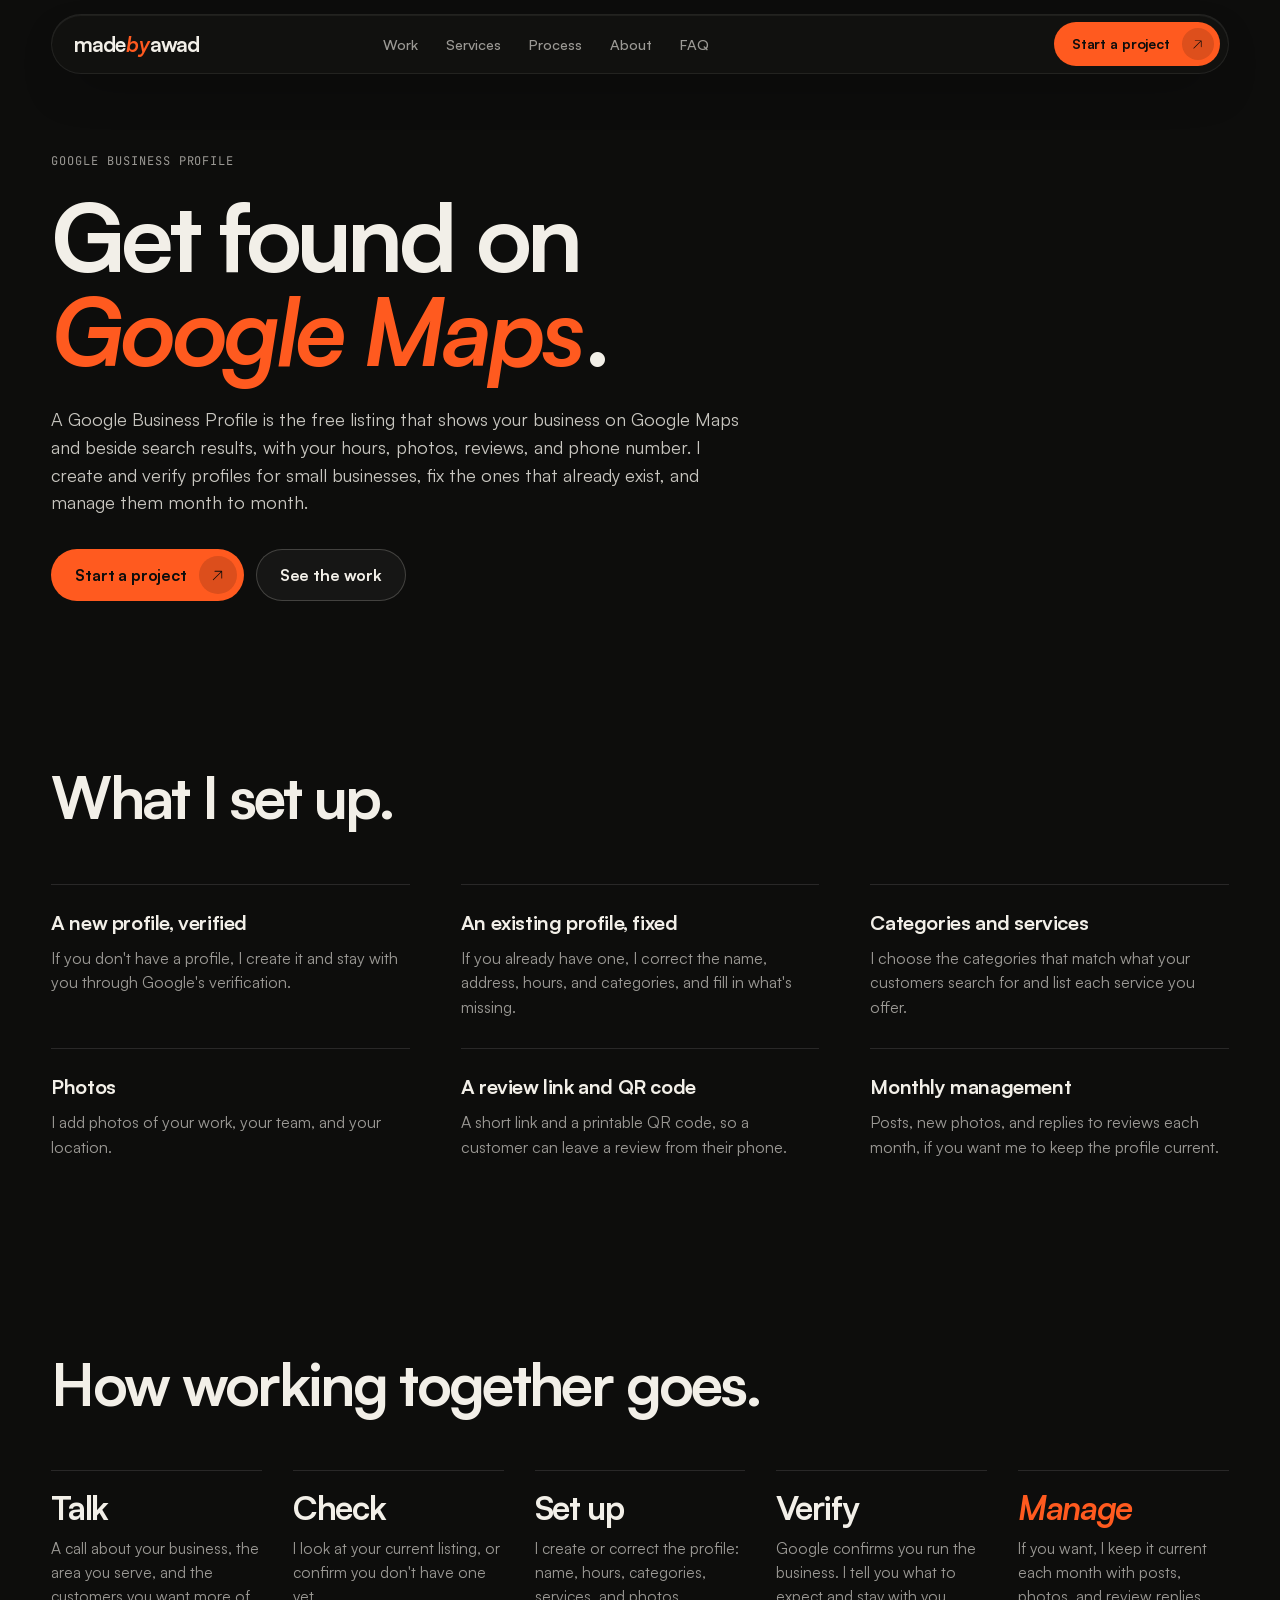
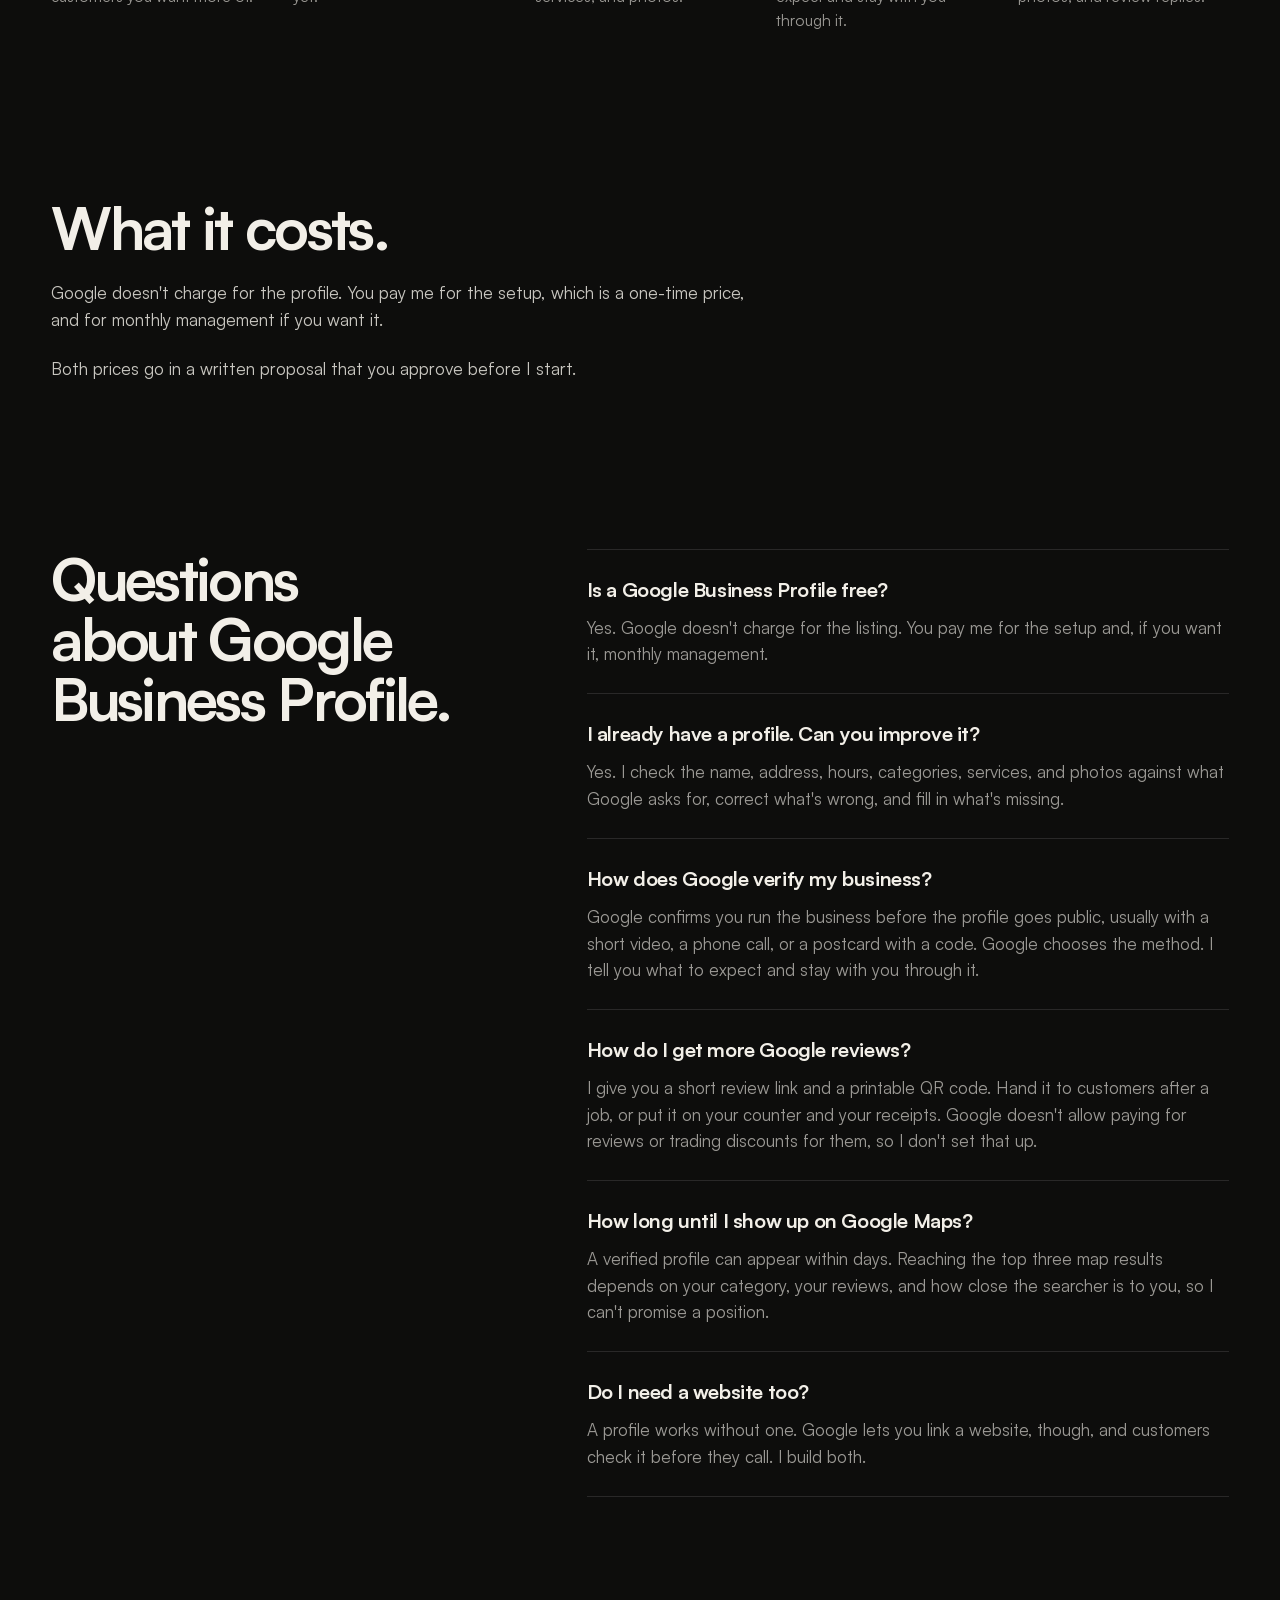
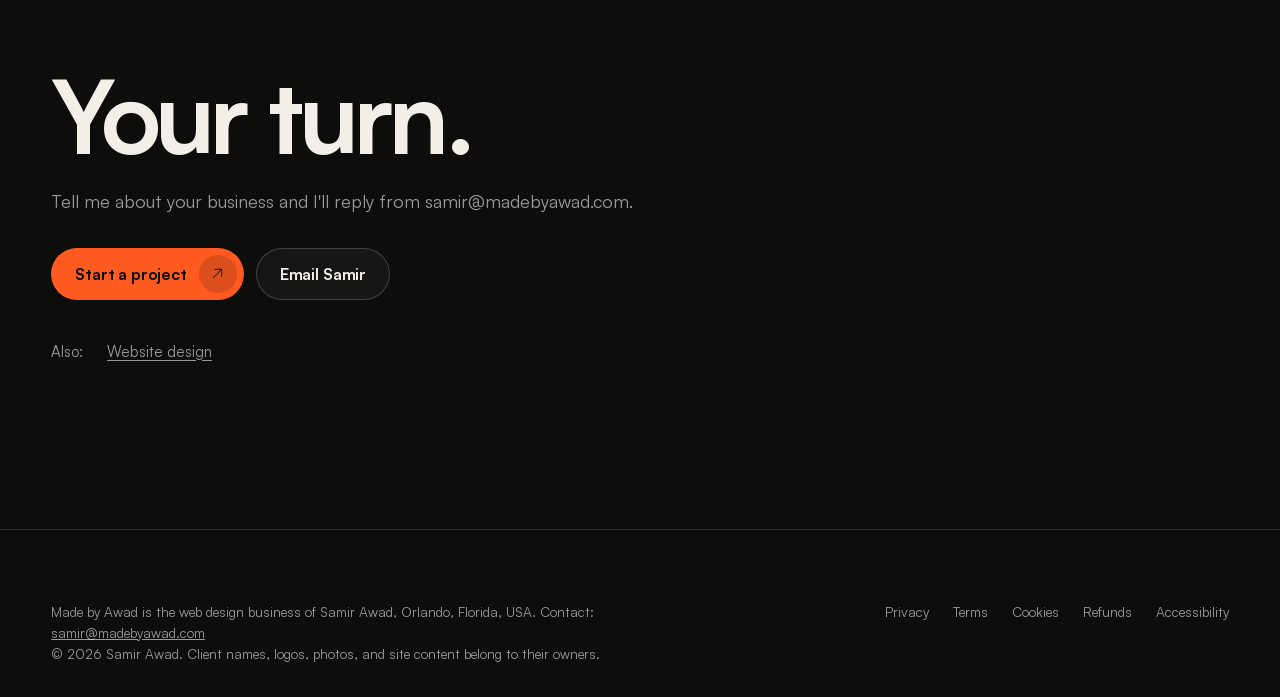
==== google-business-profile/index.html @ 7b564e84 "Add Google Business Profile service page, link profile in schema Co-Authored-By: Claude Opus 5.5 <no" ====
<!doctype html>
<html lang="en">
<head>
<meta charset="utf-8">
<meta name="viewport" content="width=device-width, initial-scale=1, viewport-fit=cover">
<title>Google Business Profile Setup and Management | Made by Awad</title>
<meta name="description" content="Samir Awad creates, verifies, and manages Google Business Profiles for small businesses, so customers find your hours, photos, and reviews on Google Maps.">
<link rel="canonical" href="https://madebyawad.com/google-business-profile/">
<meta name="theme-color" content="#0d0d0c">
<meta name="color-scheme" content="dark">

<meta property="og:type" content="website">
<meta property="og:site_name" content="Made by Awad">
<meta property="og:title" content="Google Business Profile Setup and Management | Made by Awad">
<meta property="og:description" content="Samir Awad creates, verifies, and manages Google Business Profiles for small businesses, so customers find your hours, photos, and reviews on Google Maps.">
<meta property="og:url" content="https://madebyawad.com/google-business-profile/">
<meta property="og:image" content="https://madebyawad.com/img/og.jpg">
<meta name="twitter:card" content="summary_large_image">

<link rel="icon" href="/favicon.svg" type="image/svg+xml">
<link rel="icon" href="/favicon-32.png" sizes="32x32" type="image/png">
<link rel="apple-touch-icon" href="/apple-touch-icon.png">
<link rel="preload" href="/fonts/satoshi-700.woff2" as="font" type="font/woff2" crossorigin>
<link rel="stylesheet" href="/css/fonts.css">
<link rel="stylesheet" href="/css/style.css">

<script type="application/ld+json">
{
 "@context": "https://schema.org",
 "@graph": [
  {
   "@type": "WebPage",
   "@id": "https://madebyawad.com/google-business-profile/#webpage",
   "url": "https://madebyawad.com/google-business-profile/",
   "name": "Google Business Profile Setup and Management | Made by Awad",
   "description": "Samir Awad creates, verifies, and manages Google Business Profiles for small businesses, so customers find your hours, photos, and reviews on Google Maps.",
   "isPartOf": {
    "@id": "https://madebyawad.com/#website"
   },
   "about": {
    "@id": "https://madebyawad.com/google-business-profile/#service"
   },
   "dateModified": "2026-10-05",
   "inLanguage": "en-US"
  },
  {
   "@type": "Service",
   "@id": "https://madebyawad.com/google-business-profile/#service",
   "name": "Google Business Profile",
   "serviceType": "Google Business Profile setup and management",
   "description": "A Google Business Profile is the free listing that shows your business on Google Maps and beside search results, with your hours, photos, reviews, and phone number. I create and verify profiles for small businesses, fix the ones that already exist, and manage them month to month.",
   "url": "https://madebyawad.com/google-business-profile/",
   "provider": {
    "@id": "https://madebyawad.com/#business"
   },
   "areaServed": {
    "@type": "Country",
    "name": "United States"
   },
   "availableLanguage": [
    "English",
    "Spanish"
   ]
  },
  {
   "@type": "BreadcrumbList",
   "itemListElement": [
    {
     "@type": "ListItem",
     "position": 1,
     "name": "Made by Awad",
     "item": "https://madebyawad.com/"
    },
    {
     "@type": "ListItem",
     "position": 2,
     "name": "Google Business Profile",
     "item": "https://madebyawad.com/google-business-profile/"
    }
   ]
  },
  {
   "@type": "FAQPage",
   "@id": "https://madebyawad.com/google-business-profile/#faq",
   "mainEntity": [
    {
     "@type": "Question",
     "name": "Is a Google Business Profile free?",
     "acceptedAnswer": {
      "@type": "Answer",
      "text": "Yes. Google doesn't charge for the listing. You pay me for the setup and, if you want it, monthly management."
     }
    },
    {
     "@type": "Question",
     "name": "I already have a profile. Can you improve it?",
     "acceptedAnswer": {
      "@type": "Answer",
      "text": "Yes. I check the name, address, hours, categories, services, and photos against what Google asks for, correct what's wrong, and fill in what's missing."
     }
    },
    {
     "@type": "Question",
     "name": "How does Google verify my business?",
     "acceptedAnswer": {
      "@type": "Answer",
      "text": "Google confirms you run the business before the profile goes public, usually with a short video, a phone call, or a postcard with a code. Google chooses the method. I tell you what to expect and stay with you through it."
     }
    },
    {
     "@type": "Question",
     "name": "How do I get more Google reviews?",
     "acceptedAnswer": {
      "@type": "Answer",
      "text": "I give you a short review link and a printable QR code. Hand it to customers after a job, or put it on your counter and your receipts. Google doesn't allow paying for reviews or trading discounts for them, so I don't set that up."
     }
    },
    {
     "@type": "Question",
     "name": "How long until I show up on Google Maps?",
     "acceptedAnswer": {
      "@type": "Answer",
      "text": "A verified profile can appear within days. Reaching the top three map results depends on your category, your reviews, and how close the searcher is to you, so I can't promise a position."
     }
    },
    {
     "@type": "Question",
     "name": "Do I need a website too?",
     "acceptedAnswer": {
      "@type": "Answer",
      "text": "A profile works without one. Google lets you link a website, though, and customers check it before they call. I build both."
     }
    }
   ]
  }
 ]
}
</script>
</head>
<body>
<svg width="0" height="0" style="position:absolute" aria-hidden="true" focusable="false"><symbol id="i-arrow-up-right" viewBox="0 0 256 256" fill="currentColor"><path d="M198,64V168a6,6,0,0,1-12,0V78.48L68.24,196.24a6,6,0,0,1-8.48-8.48L177.52,70H88a6,6,0,0,1,0-12H192A6,6,0,0,1,198,64Z"/></symbol></svg>
<a class="skip" href="#main">Skip to content</a>
<header class="nav-wrap">
  <div class="nav-pill">
    <a class="wordmark" href="/" aria-label="Made by Awad, home">made<em>by</em>awad</a>
    <nav class="nav" aria-label="Main">
      <a href="/#work">Work</a>
      <a href="/#services">Services</a>
      <a href="/#process">Process</a>
      <a href="/#about">About</a>
      <a href="/#faq">FAQ</a>
    </nav>
    <a class="btn btn-sm legal-home" href="/#contact"><span>Start a project</span><span class="btn-ic"><svg><use href="#i-arrow-up-right"/></svg></span></a>
  </div>
</header>

<main id="main" class="svc-main">
  <section class="svc-hero">
    <div class="wrap">
      <p class="kicker">Google Business Profile</p>
      <h1>Get found on <em>Google Maps</em>.</h1>
      <p class="lede">A Google Business Profile is the free listing that shows your business on Google Maps and beside search results, with your hours, photos, reviews, and phone number. I create and verify profiles for small businesses, fix the ones that already exist, and manage them month to month.</p>
      <div class="svc-ctas">
        <a class="btn" href="/#contact"><span>Start a project</span><span class="btn-ic"><svg><use href="#i-arrow-up-right"/></svg></span></a>
        <a class="btn btn-ghost" href="/#work"><span>See the work</span></a>
      </div>
    </div>
  </section>

  <section class="svc-sec" aria-labelledby="inc-title">
    <div class="wrap">
      <h2 class="h2" id="inc-title">What I set up.</h2>
      <dl class="svc-list">
        <div><dt>A new profile, verified</dt><dd>If you don&#x27;t have a profile, I create it and stay with you through Google&#x27;s verification.</dd></div>
        <div><dt>An existing profile, fixed</dt><dd>If you already have one, I correct the name, address, hours, and categories, and fill in what&#x27;s missing.</dd></div>
        <div><dt>Categories and services</dt><dd>I choose the categories that match what your customers search for and list each service you offer.</dd></div>
        <div><dt>Photos</dt><dd>I add photos of your work, your team, and your location.</dd></div>
        <div><dt>A review link and QR code</dt><dd>A short link and a printable QR code, so a customer can leave a review from their phone.</dd></div>
        <div><dt>Monthly management</dt><dd>Posts, new photos, and replies to reviews each month, if you want me to keep the profile current.</dd></div>
      </dl>
    </div>
  </section>


  <section class="svc-sec" aria-labelledby="steps-title">
    <div class="wrap">
      <h2 class="h2" id="steps-title">How working together goes.</h2>
      <ol class="svc-steps">
        <li><strong>Talk</strong><p>A call about your business, the area you serve, and the customers you want more of.</p></li>
        <li><strong>Check</strong><p>I look at your current listing, or confirm you don&#x27;t have one yet.</p></li>
        <li><strong>Set up</strong><p>I create or correct the profile: name, hours, categories, services, and photos.</p></li>
        <li><strong>Verify</strong><p>Google confirms you run the business. I tell you what to expect and stay with you through it.</p></li>
        <li><strong>Manage</strong><p>If you want, I keep it current each month with posts, photos, and review replies.</p></li>
      </ol>
    </div>
  </section>

  <section class="svc-sec svc-prose" aria-labelledby="cost-title">
    <div class="wrap">
      <h2 class="h2" id="cost-title">What it costs.</h2>
      <p>Google doesn&#x27;t charge for the profile. You pay me for the setup, which is a one-time price, and for monthly management if you want it.</p>
      <p>Both prices go in a written proposal that you approve before I start.</p>
    </div>
  </section>

  <section class="svc-sec" aria-labelledby="faq-title">
    <div class="wrap svc-faq">
      <h2 class="h2" id="faq-title">Questions about Google Business Profile.</h2>
      <div class="svc-faq-list">
        <div><h3>Is a Google Business Profile free?</h3><p>Yes. Google doesn&#x27;t charge for the listing. You pay me for the setup and, if you want it, monthly management.</p></div>
        <div><h3>I already have a profile. Can you improve it?</h3><p>Yes. I check the name, address, hours, categories, services, and photos against what Google asks for, correct what&#x27;s wrong, and fill in what&#x27;s missing.</p></div>
        <div><h3>How does Google verify my business?</h3><p>Google confirms you run the business before the profile goes public, usually with a short video, a phone call, or a postcard with a code. Google chooses the method. I tell you what to expect and stay with you through it.</p></div>
        <div><h3>How do I get more Google reviews?</h3><p>I give you a short review link and a printable QR code. Hand it to customers after a job, or put it on your counter and your receipts. Google doesn&#x27;t allow paying for reviews or trading discounts for them, so I don&#x27;t set that up.</p></div>
        <div><h3>How long until I show up on Google Maps?</h3><p>A verified profile can appear within days. Reaching the top three map results depends on your category, your reviews, and how close the searcher is to you, so I can&#x27;t promise a position.</p></div>
        <div><h3>Do I need a website too?</h3><p>A profile works without one. Google lets you link a website, though, and customers check it before they call. I build both.</p></div>
      </div>
    </div>
  </section>

  <section class="svc-cta" aria-labelledby="cta-title">
    <div class="wrap">
      <h2 class="h2" id="cta-title">Your turn.</h2>
      <p class="lede">Tell me about your business and I'll reply from samir@madebyawad.com.</p>
      <div class="svc-ctas">
        <a class="btn" href="/#contact"><span>Start a project</span><span class="btn-ic"><svg><use href="#i-arrow-up-right"/></svg></span></a>
        <a class="btn btn-ghost" href="mailto:samir@madebyawad.com"><span>Email Samir</span></a>
      </div>
      <p class="svc-more">Also: <a href="/web-design/">Website design</a></p>
    </div>
  </section>
</main>

<footer class="footer">
  <div class="wrap">
    <div class="foot-row foot-base">
      <p class="foot-biz">Made by Awad is the web design business of Samir Awad, Orlando, Florida, USA. Contact: <a href="mailto:samir@madebyawad.com">samir@madebyawad.com</a><br>© 2026 Samir Awad. Client names, logos, photos, and site content belong to their owners.</p>
      <nav class="foot-legal" aria-label="Legal">
        <a href="/privacy.html">Privacy</a><a href="/terms.html">Terms</a><a href="/cookies.html">Cookies</a><a href="/refunds.html">Refunds</a><a href="/accessibility.html">Accessibility</a>
      </nav>
    </div>
  </div>
</footer>
</body>
</html>
---- css/fonts.css ----
@font-face{font-family:'Satoshi';src:url('../fonts/satoshi-400.woff2') format('woff2');font-weight:400;font-style:normal;font-display:swap}
@font-face{font-family:'Satoshi';src:url('../fonts/satoshi-400-italic.woff2') format('woff2');font-weight:400;font-style:italic;font-display:swap}
@font-face{font-family:'Satoshi';src:url('../fonts/satoshi-500.woff2') format('woff2');font-weight:500;font-style:normal;font-display:swap}
@font-face{font-family:'Satoshi';src:url('../fonts/satoshi-500-italic.woff2') format('woff2');font-weight:500;font-style:italic;font-display:swap}
@font-face{font-family:'Satoshi';src:url('../fonts/satoshi-700.woff2') format('woff2');font-weight:700;font-style:normal;font-display:swap}
@font-face{font-family:'Satoshi';src:url('../fonts/satoshi-700-italic.woff2') format('woff2');font-weight:700;font-style:italic;font-display:swap}
@font-face{font-family:'JetBrains Mono';src:url('../fonts/jetbrains-mono.woff2') format('woff2');font-weight:400 500;font-style:normal;font-display:swap;unicode-range:U+0000-00FF, U+0131, U+0152-0153, U+02BB-02BC, U+02C6, U+02DA, U+02DC, U+0304, U+0308, U+0329, U+2000-206F, U+20AC, U+2122, U+2191, U+2193, U+2212, U+2215, U+FEFF, U+FFFD}
@font-face{font-family:'Source Serif 4';src:url('../fonts/source-serif-4.woff2') format('woff2');font-weight:400 500;font-style:normal;font-display:swap;unicode-range:U+0000-00FF, U+0131, U+0152-0153, U+02BB-02BC, U+02C6, U+02DA, U+02DC, U+0304, U+0308, U+0329, U+2000-206F, U+20AC, U+2122, U+2191, U+2193, U+2212, U+2215, U+FEFF, U+FFFD}
---- css/style.css ----
/* =========================================================
   Made by Awad
   Radius system: buttons + chips = full pill; containers = 32px shell / 24px core;
   device screens = 14px; inputs = 14px.
   Z-index scale: 1-3 local stacking, 45 menu, 50 nav, 90 grain, 100 intro, 200 skip link.
   ========================================================= */
:root {
  --ink: #0d0d0c;
  --ink-2: #151513;
  --ink-3: #1d1d1a;
  --paper: #f2efe8;
  --paper-82: rgba(242, 239, 232, .82);
  --muted: rgba(242, 239, 232, .62);
  --line: rgba(242, 239, 232, .12);
  --line-2: rgba(242, 239, 232, .2);
  --orange: #ff5a1f;
  --orange-soft: rgba(255, 90, 31, .14);
  --err: #ff9b7a;
  --display: "Satoshi", system-ui, -apple-system, "Segoe UI", sans-serif;
  --sans: "Satoshi", system-ui, -apple-system, "Segoe UI", sans-serif;
  --mono: "JetBrains Mono", ui-monospace, "Cascadia Mono", monospace;
  --gutter: clamp(16px, 4vw, 56px);
  --header-h: 88px;
  --ease: cubic-bezier(.32, .72, 0, 1);
  --section-y: clamp(96px, 13vw, 180px);

  /* Get Hired mock */
  --gh-navy: #14284b;
  --gh-gold: #a8762a;
  --gh-text: #2a3142;
}

*, *::before, *::after { box-sizing: border-box; }
html { -webkit-text-size-adjust: 100%; }
html.lenis, html.lenis body { height: auto; }
.lenis.lenis-smooth { scroll-behavior: auto !important; }
.lenis.lenis-stopped { overflow: hidden; }

body {
  margin: 0;
  background: var(--ink);
  color: var(--paper);
  font-family: var(--sans);
  font-size: 17px;
  line-height: 1.55;
  -webkit-font-smoothing: antialiased;
  overflow-x: hidden;
}
body.is-loading { overflow: hidden; }
img { display: block; max-width: 100%; height: auto; }
a { color: inherit; }
h1, h2, h3, p, dl, dd, ol, ul, figure { margin: 0; }
svg { width: 1em; height: 1em; }
::selection { background: var(--orange); color: var(--ink); }

:focus-visible { outline: 2px solid var(--orange); outline-offset: 3px; border-radius: 6px; }

.skip {
  position: fixed; left: 12px; top: -80px; z-index: 200;
  padding: 12px 20px; border-radius: 999px;
  background: var(--orange); color: var(--ink); font-weight: 700; text-decoration: none;
  transition: top .3s var(--ease);
}
.skip:focus { top: 12px; }

.wrap { width: 100%; max-width: 1280px; margin: 0 auto; padding: 0 var(--gutter); }

.kicker {
  font-family: var(--mono);
  font-size: 12px;
  letter-spacing: .08em;
  text-transform: uppercase;
  color: var(--muted);
}
.h2 {
  font-family: var(--display);
  font-weight: 700;
  font-size: clamp(40px, 6vw, 88px);
  line-height: 1.02;
  letter-spacing: -.045em;
  max-width: 15ch;
  text-wrap: balance;
}
.lede {
  margin-top: 20px;
  max-width: 52ch;
  font-size: clamp(17px, 1.4vw, 20px);
  color: var(--muted);
}

/* ============ Buttons (pill, button-in-button icon) ============ */
.btn {
  display: inline-flex; align-items: center; gap: 12px;
  min-height: 52px;
  padding: 0 24px;
  border: 0; border-radius: 999px;
  background: var(--orange);
  color: var(--ink);
  font: 700 16px/1 var(--sans);
  letter-spacing: -.01em;
  text-decoration: none;
  white-space: nowrap;
  cursor: pointer;
  transition: background .4s var(--ease), transform .4s var(--ease);
}
.btn:has(.btn-ic) { padding-right: 7px; }
.btn:hover { background: #ff6d38; }
.btn:active { transform: scale(.98); }
.btn-ic {
  display: grid; place-items: center;
  width: 38px; height: 38px; border-radius: 50%;
  background: rgba(13, 13, 12, .14);
  font-size: 17px;
  transition: transform .5s var(--ease);
}
.btn:hover .btn-ic { transform: translate(2px, -2px) scale(1.06); }
.btn-ghost { background: rgba(242, 239, 232, .04); color: var(--paper); box-shadow: inset 0 0 0 1px var(--line-2); }
.btn-ghost:hover { background: rgba(242, 239, 232, .09); }
.btn-ghost .btn-ic { background: rgba(242, 239, 232, .09); }
.btn-sm { min-height: 44px; font-size: 14px; padding: 0 18px; }
.btn-sm .btn-ic { width: 32px; height: 32px; font-size: 15px; }
.btn-sm:has(.btn-ic) { padding-right: 6px; }

/* ============ Grain ============ */
.grain {
  position: fixed; inset: -50%;
  z-index: 90; pointer-events: none;
  opacity: .05;
  background-image: url("data:image/svg+xml,%3Csvg xmlns='http://www.w3.org/2000/svg' width='200' height='200'%3E%3Cfilter id='n'%3E%3CfeTurbulence type='fractalNoise' baseFrequency='.9' numOctaves='3' stitchTiles='stitch'/%3E%3C/filter%3E%3Crect width='100%25' height='100%25' filter='url(%23n)'/%3E%3C/svg%3E");
  animation: grain 1s steps(4) infinite;
}
@keyframes grain {
  0% { transform: translate(0, 0); }
  25% { transform: translate(-3%, 2%); }
  50% { transform: translate(2%, -3%); }
  75% { transform: translate(-2%, -2%); }
}

/* ============ Intro ============ */
.intro {
  position: fixed; inset: 0; z-index: 100;
  display: grid; place-items: center;
  background: var(--ink);
}
.intro-sig { position: relative; }
.intro-text {
  display: block;
  font-family: var(--display);
  font-style: italic;
  font-weight: 500;
  font-size: clamp(48px, 11vw, 160px);
  line-height: 1.15;
  letter-spacing: -.04em;
  padding: 0 .08em .06em;
  clip-path: inset(0 100% 0 0);
}
.intro-pen {
  position: absolute; left: 0; top: 50%;
  width: 14px; height: 14px; margin: -7px 0 0 -7px;
  border-radius: 50%;
  background: var(--orange);
}

/* ============ Floating island nav ============ */
.nav-wrap {
  position: fixed; top: 14px; left: 0; right: 0; z-index: 50;
  padding: 0 var(--gutter);
  pointer-events: none;
}
.nav-pill {
  pointer-events: auto;
  display: flex; align-items: center; gap: 24px;
  max-width: 1180px; height: 60px; margin: 0 auto;
  padding: 0 8px 0 22px;
  border-radius: 999px;
  background: rgba(21, 21, 19, .62);
  border: 1px solid rgba(242, 239, 232, .08);
  box-shadow: inset 0 1px 0 rgba(255, 255, 255, .06), 0 20px 50px -24px rgba(0, 0, 0, .8);
  backdrop-filter: blur(18px) saturate(140%);
  -webkit-backdrop-filter: blur(18px) saturate(140%);
}
.wordmark {
  font-family: var(--display);
  font-size: 21px;
  font-weight: 700;
  letter-spacing: -.045em;
  text-decoration: none;
  white-space: nowrap;
}
.wordmark em { color: var(--orange); padding: 0 .05em; }
.nav { display: flex; gap: 28px; margin: 0 auto; }
.nav a {
  font-size: 14.5px; font-weight: 500; text-decoration: none; color: var(--muted);
  transition: color .3s var(--ease);
}
.nav a:hover { color: var(--paper); }

.burger {
  display: none;
  position: relative;
  width: 44px; height: 44px; margin-left: auto;
  border: 0; border-radius: 50%;
  background: rgba(242, 239, 232, .08);
  cursor: pointer;
}
.burger span {
  position: absolute; left: 13px; right: 13px; height: 1.5px;
  background: var(--paper); border-radius: 2px;
  transition: transform .5s var(--ease), top .5s var(--ease);
}
.burger span:first-child { top: 18px; }
.burger span:last-child { top: 25px; }
.menu-open .burger span:first-child { top: 21.5px; transform: rotate(45deg); }
.menu-open .burger span:last-child { top: 21.5px; transform: rotate(-45deg); }

.menu {
  position: fixed; inset: 0; z-index: 45;
  display: flex; flex-direction: column; justify-content: center;
  padding: 100px var(--gutter) 40px;
  background: rgba(13, 13, 12, .88);
  backdrop-filter: blur(24px);
  -webkit-backdrop-filter: blur(24px);
  opacity: 0; visibility: hidden;
  transition: opacity .5s var(--ease), visibility 0s .5s;
}
.menu-open .menu { opacity: 1; visibility: visible; transition: opacity .5s var(--ease); }
.menu-links { display: flex; flex-direction: column; }
.menu-links a {
  overflow: hidden;
  font-family: var(--display); font-weight: 700;
  font-size: clamp(42px, 12vw, 64px); line-height: 1.12; letter-spacing: -.045em;
  text-decoration: none;
}
.menu-links a span { display: block; transform: translateY(110%); transition: transform .7s var(--ease); }
.menu-open .menu-links a span { transform: none; }
.menu-links a:nth-child(2) span { transition-delay: .05s; }
.menu-links a:nth-child(3) span { transition-delay: .1s; }
.menu-links a:nth-child(4) span { transition-delay: .15s; }
.menu-links a:nth-child(5) span { transition-delay: .2s; }
.menu-cta { align-self: flex-start; margin-top: 36px; }
.menu-mail { margin-top: 24px; color: var(--muted); font-size: 15px; }

/* ============ The Build ============ */
.build-stage {
  position: relative;
  height: 100vh; height: 100svh;
  overflow: hidden;
}

.hero-copy {
  position: absolute; z-index: 3;
  left: var(--gutter); right: var(--gutter);
  top: calc(var(--header-h) + 6svh);
  max-width: 1280px;
}
.hero-title {
  margin-top: 18px;
  font-family: var(--display);
  font-weight: 700;
  font-size: clamp(52px, 9vw, 150px);
  line-height: 1;
  letter-spacing: -.045em;
}
.hero-title .ln { display: block; padding-bottom: .02em; }
.hero-title em { color: var(--orange); padding-right: .04em; }
.hero-sub {
  margin-top: 24px;
  font-size: clamp(18px, 1.6vw, 22px);
  color: var(--muted);
}
.hero-ctas { display: flex; flex-wrap: wrap; gap: 12px; margin-top: 32px; }

/* Stages list */
.stages {
  position: absolute; z-index: 2;
  left: var(--gutter);
  top: var(--header-h); bottom: 0; margin: auto 0; height: max-content;
  width: min(26vw, 340px);
  margin: 0; padding: 0; list-style: none;
  opacity: 0;
}
.stages li {
  position: relative;
  padding: 14px 0 14px 18px;
  border-top: 1px solid var(--line);
  opacity: .55;
  transition: opacity .4s var(--ease);
}
.stages li:last-child { border-bottom: 1px solid var(--line); }
.stages li::before {
  content: ""; position: absolute; left: 0; top: 20px;
  width: 3px; height: 18px; border-radius: 2px;
  background: var(--orange);
  transform: scaleY(0); transition: transform .4s var(--ease);
}
.stages h3 { font-family: var(--display); font-weight: 500; font-size: 24px; line-height: 1.15; letter-spacing: -.02em; }
.stages p {
  font-size: 14px; color: var(--muted);
  max-height: 0; overflow: hidden;
  transition: max-height .5s var(--ease), margin .5s var(--ease);
}
.stages li.is-active { opacity: 1; }
.stages li.is-active::before { transform: scaleY(1); }
.stages li.is-active p { max-height: 120px; margin-top: 8px; }

/* Browser frame (shared by hero + contact preview) */
/* Positioned without CSS transforms: GSAP owns this element's transform */
.frame-wrap {
  --fw: min(62vw, (100svh - 220px) * 1.6);
  position: absolute; z-index: 1;
  right: var(--gutter);
  top: calc(50% + var(--header-h) / 3 - (var(--fw) / 1.6 + 38px) / 2);
  width: var(--fw);
}
.frame {
  border-radius: 14px;
  overflow: hidden;
  background: var(--ink-3);
  border: 1px solid var(--line);
  box-shadow: 0 40px 100px -40px rgba(0, 0, 0, .7);
  transition: border-color .6s var(--ease);
}
.frame.is-live { border-color: rgba(255, 90, 31, .55); }

.chrome {
  position: relative;
  display: flex; align-items: center; gap: 14px;
  height: 38px; padding: 0 14px;
}
.dots { display: flex; gap: 6px; }
.dots i { width: 10px; height: 10px; border-radius: 50%; background: #3a3a36; }
.url {
  position: relative;
  flex: 1; max-width: 360px; margin: 0 auto;
  display: flex; align-items: center; justify-content: center; gap: 6px;
  height: 24px; padding: 0 12px;
  border-radius: 6px;
  background: var(--ink);
  font-family: var(--mono); font-size: 11.5px; color: var(--muted);
  white-space: nowrap; overflow: hidden;
}
.url .lock { width: 12px; height: 12px; opacity: 0; color: var(--orange); flex: none; }
.url-live { position: absolute; left: 50%; translate: -42% 0; color: var(--paper); }
.url-live .c { opacity: 0; }
.live-pill {
  display: inline-flex; align-items: center; gap: 6px;
  padding: 3px 9px; border-radius: 999px;
  background: var(--orange-soft); color: var(--orange);
  font-family: var(--mono); font-size: 10.5px; text-transform: uppercase; letter-spacing: .08em;
  opacity: 0;
}
.live-pill i { width: 6px; height: 6px; border-radius: 50%; background: var(--orange); animation: pulse 1.4s infinite; }
@keyframes pulse { 50% { opacity: .25; } }

.screen {
  position: relative;
  container: screen / inline-size;
  aspect-ratio: 16 / 10;
  overflow: hidden;
  background: #f1f0ec;
}
.grid-ov {
  position: absolute; inset: 0;
  display: grid; grid-template-columns: repeat(12, 1fr); gap: 1.6cqw;
  padding: 0 5cqw;
  opacity: 0; pointer-events: none;
}
.grid-ov i { background: rgba(255, 90, 31, .09); border-inline: 1px solid rgba(255, 90, 31, .18); }
.caret {
  position: absolute; left: 50%; top: 50%;
  width: 2px; height: 5cqw; translate: -50% -50%;
  background: var(--orange);
  animation: blink 1s steps(1) infinite;
}
@keyframes blink { 50% { opacity: 0; } }
.final {
  position: absolute; inset: 0;
  width: 100%; height: 100%;
  object-fit: cover; object-position: top;
  opacity: 0;
}

/* Mock site inside the hero frame (container units scale with the frame) */
.mock { position: absolute; inset: 0; padding: 2.6cqw 5cqw; color: var(--gh-text); }
.b { position: relative; }
.b .w {
  position: absolute; inset: -.5cqw;
  border: 1px dashed #9b9a94;
  border-radius: .5cqw;
  background: rgba(155, 154, 148, .06);
  clip-path: inset(0 100% 100% 0);
}
.b .w em {
  position: absolute; left: .6cqw; top: .4cqw;
  font: normal 500 max(7px, .85cqw)/1 var(--mono);
  letter-spacing: .06em; color: #8a8983;
}
.m-photo .w { color: #b9b8b1; }
.m-photo .w svg { position: absolute; inset: 0; width: 100%; height: 100%; }
.b .r { display: grid; }
.b .r > .ty, .b .r > .st { grid-area: 1 / 1; }
.ty { font-family: var(--mono); color: #3d3d3a; font-size: .62em; line-height: 1.5; align-self: start; }
.ty .c { opacity: 0; }
.ty .wd, .url-live .wd { display: inline-block; white-space: nowrap; }
.st { opacity: 0; }
.m-nav { display: flex; align-items: center; gap: 2cqw; height: 5cqw; }
.m-logo .r { grid-template-columns: auto 1fr; align-items: center; column-gap: 1cqw; }
.m-logo .r > .ty, .m-logo .r > .st { grid-area: 1 / 2; }
.m-logo .seal {
  grid-area: 1 / 1;
  width: 3.4cqw; height: 3.4cqw; border-radius: 50%;
  border: .25cqw solid var(--gh-navy);
  box-shadow: inset 0 0 0 .3cqw #fff, inset 0 0 0 .45cqw var(--gh-gold);
  transform: scale(0);
}
.m-logo { font-size: 2.1cqw; }
.m-logo .st { font-family: "Source Serif 4", Georgia, serif; color: var(--gh-navy); }
.m-links { margin-left: auto; font-size: 1.1cqw; }
.m-links .st { font-family: var(--sans); color: var(--gh-text); }
.m-cta { font-size: 1.1cqw; }
.m-cta .st {
  font-family: "Source Serif 4", Georgia, serif;
  background: var(--gh-navy); color: #fff;
  padding: .8cqw 1.6cqw; border-radius: .35cqw; white-space: nowrap;
}
.m-cta .ty { align-self: center; }
.m-body { display: grid; grid-template-columns: 1fr 42cqw; gap: 4cqw; align-items: center; margin-top: 3.4cqw; }
.m-copy > .b + .b { margin-top: 1.8cqw; }
.m-eyebrow { font-size: 1cqw; width: max-content; }
.m-eyebrow .st { font-family: var(--sans); font-weight: 500; letter-spacing: .14em; color: var(--gh-gold); }
.m-eyebrow .ty { font-size: 1em; }
.m-h1 { font-size: 4.4cqw; }
.m-h1 .st { font-family: "Source Serif 4", Georgia, serif; line-height: 1.08; letter-spacing: -.015em; color: var(--gh-navy); }
.m-h1 .ty { font-size: .55em; }
.m-sub { font-size: 1.65cqw; max-width: 30cqw; }
.m-sub .st { font-family: var(--sans); line-height: 1.45; color: #3c4456; }
.m-sub .ty { font-size: .75em; }
.m-btn { font-size: 1.5cqw; width: max-content; margin-top: 2.6cqw !important; }
.m-btn .st { font-family: "Source Serif 4", Georgia, serif; background: var(--gh-navy); color: #fff; padding: 1.2cqw 2.2cqw; border-radius: .4cqw; }
.m-btn .ty { font-size: .8em; align-self: center; padding: 0 .6cqw; }
.m-meta { font-size: 1.05cqw; width: max-content; }
.m-meta .st { font-family: var(--sans); color: #6b7180; }
.m-meta .ty { font-size: 1em; }
.m-photo .r { aspect-ratio: 480 / 470; overflow: hidden; clip-path: inset(0 0 100% 0); }
.m-photo img { width: 100%; height: 100%; object-fit: cover; }

@container screen (max-width: 560px) {
  .mock { padding: 4cqw 6cqw; }
  .m-nav { height: 12cqw; }
  .m-logo { font-size: 5.4cqw; }
  .m-logo .seal { width: 8.5cqw; height: 8.5cqw; border-width: .6cqw; }
  .m-links, .m-cta { display: none; }
  .m-body { grid-template-columns: 1fr; gap: 6cqw; margin-top: 7cqw; }
  .m-copy > .b + .b { margin-top: 4cqw; }
  .m-eyebrow { font-size: 2.7cqw; }
  .m-h1 { font-size: 10cqw; }
  .m-sub { font-size: 4.2cqw; max-width: none; }
  .m-btn { font-size: 4cqw; margin-top: 5cqw !important; }
  .m-btn .st { padding: 3cqw 5cqw; border-radius: 1cqw; }
  .m-meta { font-size: 3.2cqw; }
  .grid-ov { grid-template-columns: repeat(4, 1fr); gap: 4cqw; padding: 0 6cqw; }
  .grid-ov i:nth-child(n+5) { display: none; }
  .caret { height: 10cqw; }
  .b .w em { font-size: 2cqw; }
  .final { display: none; }
}

.visit {
  position: absolute; right: 0; top: calc(100% + 16px);
  font-family: var(--mono); font-size: 12px;
  text-transform: uppercase; letter-spacing: .08em;
  text-decoration: none; color: var(--orange);
  opacity: 0; pointer-events: none;
}
.visit.on { pointer-events: auto; }
.visit:hover { text-decoration: underline; }

.build-progress {
  position: absolute; left: var(--gutter); right: var(--gutter); bottom: 22px;
  height: 1px; background: var(--line);
}
.build-progress span { position: absolute; inset: 0; background: var(--orange); transform-origin: left; transform: scaleX(0); }

/* ============ Work: sticky card stack ============ */
.work { padding-top: var(--section-y); }
.stack { position: relative; margin-top: clamp(48px, 6vw, 80px); }
.case {
  position: sticky; top: 0;
  height: 100vh; height: 100svh;
  display: flex;
  padding: 90px var(--gutter) 20px;
}
.case-gap { height: 55vh; }
.case-shell {
  width: 100%; max-width: 1280px; margin: 0 auto;
  padding: 7px;
  border-radius: 32px;
  background: rgba(242, 239, 232, .035);
  border: 1px solid rgba(242, 239, 232, .08);
  transform-origin: 50% 0;
}
.case-core {
  position: relative;
  height: 100%;
  display: grid; grid-template-columns: minmax(0, .82fr) minmax(0, 1.4fr);
  align-items: center; gap: clamp(28px, 4vw, 64px);
  padding: clamp(28px, 4vw, 56px);
  border-radius: 25px;
  overflow: hidden;
  background:
    radial-gradient(120% 90% at 88% 0%, rgba(var(--tone), .2), transparent 62%),
    var(--tint);
  box-shadow: inset 0 1px 1px rgba(255, 255, 255, .08);
}
.case-name { font-weight: 700; font-size: clamp(34px, 4.2vw, 62px); line-height: 1.02; letter-spacing: -.045em; }
.case-what { margin-top: 14px; font-size: 18px; color: var(--paper-82); }
.case-body { margin-top: 18px; max-width: 46ch; font-size: 16px; color: var(--muted); }
.case-tags { display: flex; flex-wrap: wrap; gap: 8px; margin: 24px 0 28px; padding: 0; list-style: none; }
.case-tags li {
  padding: 6px 12px; border-radius: 999px;
  border: 1px solid var(--line-2);
  font-family: var(--mono); font-size: 11.5px; letter-spacing: .04em; color: var(--paper-82);
}
.case-devices { position: relative; height: 100%; display: flex; align-items: center; }
.dev-browser {
  width: min(88%, (100svh - 250px) * 1.5);
  border-radius: 14px; overflow: hidden;
  background: #0b0b0a;
  border: 1px solid rgba(255, 255, 255, .1);
  box-shadow: 0 40px 80px -40px rgba(0, 0, 0, .85);
}
.dev-chrome { display: flex; align-items: center; gap: 12px; height: 30px; padding: 0 12px; }
.dev-chrome .dots i { width: 8px; height: 8px; }
.dev-url { margin: 0 auto; padding-right: 40px; font-family: var(--mono); font-size: 10.5px; color: var(--muted); }
.dev-screen { position: relative; overflow: hidden; background: #fff; }
.dev-browser .dev-screen { aspect-ratio: 16 / 10; }
.scroller { width: 100%; will-change: transform; }
.dev-phone {
  position: absolute; right: 0; bottom: 6%;
  width: 23%; aspect-ratio: 9 / 19.5;
  padding: 5px;
  border-radius: 30px;
  background: #0a0a09;
  border: 1px solid rgba(255, 255, 255, .14);
  box-shadow: 0 30px 60px -20px rgba(0, 0, 0, .9);
}
.dev-phone .dev-screen { height: 100%; border-radius: 25px; }
.work-next {
  display: flex; flex-wrap: wrap; align-items: center; justify-content: space-between; gap: 20px;
  margin-top: clamp(40px, 6vw, 72px);
}
.work-next p { font-size: clamp(22px, 2.4vw, 32px); font-weight: 500; letter-spacing: -.03em; }

/* ============ Services: bento ============ */
.services { padding-top: var(--section-y); }
.bento {
  display: grid; grid-template-columns: repeat(12, minmax(0, 1fr));
  grid-auto-rows: minmax(250px, auto);
  gap: 16px; margin-top: clamp(40px, 5vw, 64px);
}
.cell {
  padding: 6px;
  border-radius: 30px;
  background: rgba(242, 239, 232, .03);
  border: 1px solid rgba(242, 239, 232, .07);
}
.cell-core {
  position: relative; height: 100%;
  display: flex; flex-direction: column;
  border-radius: 24px; overflow: hidden;
  background: var(--ink-2);
  box-shadow: inset 0 1px 1px rgba(255, 255, 255, .06);
}
.cell-text { position: relative; z-index: 1; padding: 28px; }
.cell-ic {
  display: grid; place-items: center;
  width: 44px; height: 44px; border-radius: 50%;
  background: var(--orange-soft); color: var(--orange);
  font-size: 22px; flex: none;
}
.cell h3 { margin-top: 18px; font-size: 24px; font-weight: 700; letter-spacing: -.03em; line-height: 1.15; }
.cell p { margin-top: 8px; max-width: 40ch; font-size: 15.5px; color: var(--muted); }
.cell-media { overflow: hidden; flex: 1; min-height: 160px; }
.cell-media img { width: 100%; height: 100%; object-fit: cover; object-position: top; transition: transform 1.2s var(--ease); }
.cell:hover .cell-media img { transform: scale(1.04); }

.cell-web { grid-column: 1 / 8; grid-row: 1 / 3; }
.cell-web .cell-media { border-bottom: 1px solid var(--line); }
.cell-gbp { grid-column: 8 / 13; grid-row: 1; }
.cell-gbp .cell-core {
  background:
    radial-gradient(circle at 1px 1px, rgba(242, 239, 232, .14) 1px, transparent 0) 0 0 / 18px 18px,
    linear-gradient(160deg, rgba(255, 90, 31, .18), transparent 65%),
    var(--ink-2);
}
.cell-store { grid-column: 8 / 13; grid-row: 2; }
.cell-store .cell-media { border-top: 1px solid var(--line); }
.cell-store .cell-media img { object-position: center; }
.cell-sys { grid-column: 1 / 5; }
.cell-ads { grid-column: 5 / 9; }
.cell-ads .cell-core { background: linear-gradient(200deg, rgba(255, 90, 31, .16), transparent 60%), var(--ink-2); }
.cell-social { grid-column: 9 / 13; }
.cell-sys .cell-core {
  background:
    repeating-linear-gradient(90deg, rgba(242, 239, 232, .05) 0 1px, transparent 1px 32px),
    var(--ink-2);
}

/* ============ Process: horizontal pan ============ */
.process { margin-top: var(--section-y); }
.process-pin {
  position: relative;
  height: 100vh; height: 100svh;
  display: flex; flex-direction: column; justify-content: center;
  overflow: hidden;
}
.process-head { display: flex; flex-direction: column; gap: 28px; }
.process-bar { position: relative; height: 1px; background: var(--line); }
.process-bar span { position: absolute; inset: 0; background: var(--orange); transform-origin: left; transform: scaleX(0); }
.process-track {
  display: flex; width: max-content;
  margin: clamp(28px, 5vh, 56px) 0 0; padding: 0 var(--gutter) 0 max(var(--gutter), (100vw - 1280px) / 2 + var(--gutter));
  list-style: none;
}
.step { width: min(44vw, 600px); flex: none; padding-right: 5vw; }
.step-word {
  display: block;
  font-weight: 700;
  font-size: clamp(80px, 12vw, 200px);
  line-height: .95;
  letter-spacing: -.06em;
}
.step-word em { color: var(--orange); padding-right: .05em; }
.step p { margin-top: 20px; max-width: 34ch; font-size: 18px; color: var(--muted); }

/* ============ About ============ */
.about { padding-top: var(--section-y); }
.about-grid { display: grid; grid-template-columns: 5fr 7fr; gap: clamp(40px, 7vw, 110px); align-items: center; }
.about-media { position: relative; }
.photo-shell {
  padding: 7px; border-radius: 32px;
  background: rgba(242, 239, 232, .04);
  border: 1px solid rgba(242, 239, 232, .09);
  transform: rotate(-2deg);
}
.photo-core { border-radius: 25px; overflow: hidden; }
.photo-core img { width: 100%; aspect-ratio: 3 / 4; object-fit: cover; }
.about-note {
  position: absolute; right: -8%; bottom: -5%;
  display: flex; align-items: flex-start; gap: 12px;
  max-width: 280px; padding: 16px 18px;
  border-radius: 22px;
  background: var(--ink-3);
  border: 1px solid var(--line);
  box-shadow: 0 24px 50px -20px rgba(0, 0, 0, .8);
  transform: rotate(3deg);
}
.about-note .cell-ic { width: 36px; height: 36px; font-size: 18px; }
.about-note p { font-size: 14.5px; color: var(--paper-82); line-height: 1.45; }
.about-copy > p { margin-top: 22px; max-width: 52ch; font-size: clamp(17px, 1.35vw, 19px); color: var(--paper-82); }
.facts { display: grid; grid-template-columns: repeat(3, 1fr); gap: 20px; margin-top: 44px; }
.facts div { padding-top: 16px; border-top: 1px solid var(--line); }
.facts dt { font-size: clamp(44px, 4.6vw, 64px); font-weight: 700; letter-spacing: -.05em; line-height: 1; }
.facts dd { margin-top: 8px; font-size: 14.5px; color: var(--muted); }

/* ============ FAQ ============ */
.faq { padding-top: var(--section-y); }
.faq-grid { display: grid; grid-template-columns: 5fr 7fr; gap: clamp(32px, 6vw, 96px); align-items: start; }
.faq-grid > .h2 { position: sticky; top: calc(var(--header-h) + 24px); }
.faq-list { border-top: 1px solid var(--line); }
.qa { border-bottom: 1px solid var(--line); }
.qa h3 { font: inherit; }
.qa-q {
  width: 100%;
  display: flex; align-items: center; justify-content: space-between; gap: 24px;
  padding: 24px 0;
  border: 0; background: none; color: var(--paper);
  font: 500 clamp(18px, 1.5vw, 21px)/1.35 var(--sans); letter-spacing: -.015em;
  text-align: left; cursor: pointer;
}
.qa-ic {
  display: grid; place-items: center; flex: none;
  width: 38px; height: 38px; border-radius: 50%;
  box-shadow: inset 0 0 0 1px var(--line-2);
  font-size: 16px;
  transition: transform .5s var(--ease), background .3s var(--ease);
}
.qa-q:hover .qa-ic { background: rgba(242, 239, 232, .06); }
.qa-q[aria-expanded="true"] .qa-ic { transform: rotate(45deg); background: var(--orange); color: var(--ink); box-shadow: none; }
.qa-a { display: grid; grid-template-rows: 0fr; transition: grid-template-rows .55s var(--ease); }
.qa-a > div { overflow: hidden; visibility: hidden; transition: visibility 0s .55s; }
.qa.open .qa-a { grid-template-rows: 1fr; }
.qa.open .qa-a > div { visibility: visible; transition: visibility 0s; }
.qa-a p { padding: 0 56px 26px 0; max-width: 64ch; color: var(--muted); }

/* ============ Contact ============ */
.contact { padding: var(--section-y) 0; }
.contact-grid {
  display: grid; grid-template-columns: 5fr 7fr;
  grid-template-areas: "head form" "preview form";
  grid-template-rows: auto 1fr;
  column-gap: clamp(32px, 5vw, 80px); row-gap: 40px;
}
.contact-head { grid-area: head; }
.contact-head .h2 { font-size: clamp(56px, 8vw, 120px); }
.preview { grid-area: preview; align-self: start; position: sticky; top: calc(var(--header-h) + 24px); }
.form-shell { grid-area: form; }
.pv-screen {
  container: pv / inline-size;
  aspect-ratio: 16 / 11;
  padding: 6cqw 7cqw;
  background: #f6f4ee; color: #1a1a18;
  overflow: hidden;
}
.pv-nav { display: flex; justify-content: space-between; align-items: center; }
.pv-logo { font-weight: 700; font-size: 4.4cqw; letter-spacing: -.04em; max-width: 70%; overflow: hidden; text-overflow: ellipsis; white-space: nowrap; }
.pv-dots { display: flex; flex-direction: column; gap: .8cqw; }
.pv-dots i { width: 5cqw; height: .5cqw; border-radius: 1cqw; background: #1a1a18; }
.pv-kicker { margin-top: 9cqw; font-family: var(--mono); font-size: 2.4cqw; letter-spacing: .08em; text-transform: uppercase; color: #c2410c; }
.pv-title { margin-top: 2cqw; font-weight: 700; font-size: 9.5cqw; line-height: 1; letter-spacing: -.05em; overflow-wrap: anywhere; }
.pv-sub { margin-top: 2.6cqw; font-size: 3.2cqw; color: #55534d; }
.pv-btn { display: inline-block; margin-top: 4.5cqw; padding: 2cqw 4cqw; border-radius: 99px; background: var(--orange); color: var(--ink); font-weight: 700; font-size: 3cqw; }
.preview-frame .url { max-width: 60%; }
.preview-frame .live-pill { position: absolute; right: 14px; }

.form-shell {
  padding: 7px; border-radius: 32px;
  background: rgba(242, 239, 232, .04);
  border: 1px solid rgba(242, 239, 232, .09);
}
.form-core {
  display: grid; grid-template-columns: 1fr 1fr; gap: 22px 20px;
  padding: clamp(24px, 4vw, 44px);
  border-radius: 25px;
  background: var(--ink-2);
  box-shadow: inset 0 1px 1px rgba(255, 255, 255, .06);
}
.field { display: flex; flex-direction: column; gap: 8px; min-width: 0; margin: 0; padding: 0; border: 0; }
.field-wide { grid-column: 1 / -1; }
.field label, .field legend { font-size: 14.5px; font-weight: 500; color: var(--paper); padding: 0; }
.field legend { margin-bottom: 10px; }
.opt { margin-left: 6px; font-weight: 400; color: var(--muted); }
.field input[type="text"], .field input[type="email"], .field textarea {
  width: 100%;
  padding: 14px 16px;
  border-radius: 14px;
  border: 1px solid rgba(242, 239, 232, .22);
  background: var(--ink);
  color: var(--paper);
  font: 400 16px/1.4 var(--sans);
  transition: border-color .3s var(--ease), box-shadow .3s var(--ease);
}
.field textarea { resize: vertical; min-height: 120px; }
.field input:focus, .field textarea:focus { outline: none; border-color: var(--orange); box-shadow: 0 0 0 3px rgba(255, 90, 31, .3); }
.field [aria-invalid="true"] { border-color: var(--err); }
.err { min-height: 0; font-size: 14px; color: var(--err); }
.err:empty { display: none; }

.chips { display: flex; flex-wrap: wrap; gap: 10px; }
.chip { position: relative; cursor: pointer; }
.chip input { position: absolute; opacity: 0; width: 1px; height: 1px; }
.chip span {
  display: inline-flex; align-items: center; min-height: 44px; padding: 0 18px;
  border-radius: 999px;
  box-shadow: inset 0 0 0 1px rgba(242, 239, 232, .24);
  font-size: 15px; color: var(--paper);
  transition: background .3s var(--ease), color .3s var(--ease), box-shadow .3s var(--ease);
}
.chip:hover span { box-shadow: inset 0 0 0 1px rgba(242, 239, 232, .5); }
.chip input:checked + span { background: var(--orange); color: var(--ink); box-shadow: none; font-weight: 700; }
.chip input:focus-visible + span { outline: 2px solid var(--orange); outline-offset: 3px; }

.check { display: flex; gap: 12px; align-items: flex-start; cursor: pointer; font-size: 14.5px !important; font-weight: 400 !important; color: var(--paper-82) !important; line-height: 1.5; }
.check input { position: absolute; opacity: 0; width: 1px; height: 1px; }
.check .box {
  display: grid; place-items: center; flex: none;
  width: 24px; height: 24px; margin-top: 1px;
  border-radius: 7px;
  box-shadow: inset 0 0 0 1.5px rgba(242, 239, 232, .5);
  color: transparent; font-size: 16px;
  transition: background .25s var(--ease), color .25s var(--ease);
}
.check input:checked + .box { background: var(--orange); color: var(--ink); box-shadow: none; }
.check input:focus-visible + .box { outline: 2px solid var(--orange); outline-offset: 3px; }
.check input[aria-invalid="true"] + .box { box-shadow: inset 0 0 0 1.5px var(--err); }
.check a { color: var(--paper); }

.hp { position: absolute; left: -9999px; width: 1px; height: 1px; overflow: hidden; }
.form-foot { display: flex; flex-wrap: wrap; align-items: center; gap: 16px 24px; margin-top: 4px; }
.form-alt { font-size: 14.5px; color: var(--muted); }
.form-alt a { color: var(--paper); }
.form-status { font-size: 15.5px; color: var(--paper); }
.form-status:empty { display: none; }
.form-status.is-error { color: var(--err); }
.form-status a { color: inherit; }
.btn-submit[disabled] { opacity: .7; cursor: progress; }

/* ============ Footer ============ */
.footer { padding: 72px 0 32px; border-top: 1px solid var(--line); }
.foot-row { display: flex; flex-wrap: wrap; align-items: center; justify-content: space-between; gap: 20px 32px; }
.foot-links, .foot-legal { display: flex; flex-wrap: wrap; gap: 8px 24px; }
.foot-links a, .foot-legal a, .to-top { font-size: 15px; color: var(--muted); text-decoration: none; transition: color .3s var(--ease); }
.foot-links a:hover, .foot-legal a:hover, .to-top:hover, .foot-mail:hover { color: var(--paper); }
.foot-mail { display: inline-flex; align-items: center; gap: 10px; font-size: 17px; text-decoration: none; }
.foot-mail svg { color: var(--orange); font-size: 20px; }
.foot-mark {
  margin: clamp(40px, 6vw, 72px) 0 clamp(28px, 4vw, 48px);
  font-weight: 700;
  font-size: clamp(56px, 15.2vw, 216px);
  line-height: .9; letter-spacing: -.065em;
  white-space: nowrap;
}
.foot-mark em { color: var(--orange); padding: 0 .03em; }
.foot-base { align-items: flex-start; }
.foot-biz { max-width: 60ch; font-size: 13.5px; color: var(--muted); }
.foot-base .foot-legal a { font-size: 13.5px; }
.to-top { display: inline-flex; align-items: center; gap: 8px; }
.to-top svg { transform: rotate(-45deg); }

/* ============ Tablet / phone ============ */
@media (max-width: 900px) {
  :root { --header-h: 76px; }
  .nav-wrap { top: 10px; }
  .nav-pill { height: 56px; padding: 0 6px 0 18px; }
  .nav, .nav-cta { display: none; }
  .burger { display: block; }
  .wordmark { font-size: 20px; }

  .hero-copy { top: calc(var(--header-h) + 5svh); }
  .hero-title { font-size: clamp(38px, 12vw, 110px); }
  .hero-title .ln { white-space: nowrap; }
  .hero-ctas .btn { min-height: 48px; font-size: 15px; }
  .hero-ctas .btn:not(:has(.btn-ic)) { padding: 0 20px; }

  .frame-wrap {
    --fw: min(84vw, (100svh - var(--header-h) - 230px) * .625);
    right: auto; left: calc(50% - var(--fw) / 2);
    top: calc(var(--header-h) + 8px);
  }
  .frame { border-radius: 22px; }
  .chrome { height: 34px; gap: 8px; }
  .chrome .dots { display: none; }
  .url { font-size: 11px; }
  .live-pill { position: absolute; right: 12px; padding: 4px; font-size: 0; gap: 0; }
  .url-live { translate: -50% 0; }
  .url .lock { display: none; }
  .screen { aspect-ratio: 10 / 16; }
  .visit { left: 0; right: 0; text-align: center; top: calc(100% + 10px); white-space: nowrap; }

  .stages {
    top: auto; bottom: 34px; margin: 0;
    left: var(--gutter); right: var(--gutter); width: auto;
    height: 112px;
  }
  .stages li { position: absolute; inset: 0; border: 0 !important; padding: 0 0 0 16px; opacity: 0; }
  .stages li::before { top: 6px; }
  .stages li.is-active { opacity: 1; }
  .stages h3 { font-size: 22px; }
  .stages p { max-height: none !important; margin-top: 4px !important; font-size: 14px; }
  .build-progress { bottom: 16px; }

  /* Work: normal flow, one card per case */
  .case { position: relative; height: auto; padding: 0 var(--gutter); }
  .case + .case-gap { height: 16px; }
  .case-shell { padding: 5px; border-radius: 28px; }
  .case-core { grid-template-columns: 1fr; padding: 26px 22px 30px; border-radius: 23px; gap: 30px; }
  .case-devices { height: auto; padding-bottom: 14%; }
  .dev-browser { width: 100%; }
  .dev-phone { width: 31%; right: -4px; bottom: 0; border-radius: 22px; padding: 4px; }
  .dev-phone .dev-screen { border-radius: 18px; }
  .case-body { font-size: 15.5px; }

  .bento { grid-template-columns: minmax(0, 1fr); grid-auto-rows: auto; gap: 12px; }
  .bento .cell { grid-column: 1 / -1 !important; grid-row: auto !important; }
  .cell-web .cell-media { aspect-ratio: 16 / 10; flex: none; }
  .cell-store .cell-media { aspect-ratio: 16 / 7; flex: none; }
  .cell-text { padding: 24px; }

  .process { margin-top: var(--section-y); }
  .process-pin { height: auto; overflow: visible; display: block; }
  .process-bar { display: none; }
  .process-track { flex-direction: column; width: auto; padding: 0 var(--gutter); margin-top: 40px; gap: 36px; }
  .step { width: auto; padding: 24px 0 0; border-top: 1px solid var(--line); }
  .step-word { font-size: clamp(64px, 20vw, 120px); }
  .step p { margin-top: 12px; font-size: 17px; }

  .about-grid { grid-template-columns: 1fr; }
  .about-media { max-width: 460px; }
  .photo-shell { transform: none; }
  .about-note { position: static; transform: none; max-width: none; margin-top: 12px; }
  .facts { grid-template-columns: 1fr 1fr 1fr; gap: 12px; }
  .facts dd { font-size: 13.5px; }

  .faq-grid { grid-template-columns: 1fr; }
  .faq-grid > .h2 { position: static; }
  .qa-a p { padding-right: 0; }

  .contact-grid { grid-template-columns: 1fr; grid-template-areas: "head" "preview" "form"; grid-template-rows: auto; row-gap: 28px; }
  .preview { position: static; max-width: 520px; width: 100%; }
  .form-core { grid-template-columns: 1fr; }
  .form-shell { padding: 5px; border-radius: 28px; }
  .form-core { border-radius: 23px; }
  .btn-submit { width: 100%; justify-content: space-between; }
}

@media (max-width: 420px) {
  .facts { grid-template-columns: 1fr; }
  .facts div { display: flex; align-items: baseline; gap: 14px; }
  .facts dd { margin: 0; }
}

/* Reduced motion */
@media (prefers-reduced-motion: reduce) {
  .grain, .caret, .live-pill i { animation: none; }
  *, *::before, *::after { transition-duration: .01ms !important; }
  .photo-shell, .about-note { transform: none; }
}

/* ============ Legal pages ============ */
.legal-main { padding: calc(var(--header-h) + 64px) 0 var(--section-y); }
.legal { max-width: 760px; }
.legal h1 { font-size: clamp(44px, 7vw, 84px); font-weight: 700; letter-spacing: -.045em; line-height: 1.02; }
.legal .updated { margin-top: 16px; font-family: var(--mono); font-size: 13px; color: var(--muted); }
.legal h2 { margin-top: 48px; font-size: 26px; font-weight: 700; letter-spacing: -.03em; }
.legal h3 { margin-top: 28px; font-size: 19px; font-weight: 700; }
.legal p, .legal li { margin-top: 14px; font-size: 17px; color: var(--paper-82); }
.legal ul { padding-left: 22px; }
.legal li { margin-top: 8px; }
.legal a { color: var(--paper); text-underline-offset: 3px; }
.legal .note { margin-top: 28px; padding: 18px 20px; border-radius: 18px; background: var(--ink-2); border: 1px solid var(--line); }
.legal-back { margin-top: 56px; }

.legal-home { margin-left: auto; }
.legal code { font-family: var(--mono); font-size: .9em; padding: 2px 6px; border-radius: 6px; background: var(--ink-3); }

/* ============ Service pages ============ */
.cell h3 a { color: inherit; text-decoration: none; }
.cell h3 a:hover { text-decoration: underline; text-decoration-thickness: 1px; text-underline-offset: 4px; }
.svc-main { padding-top: calc(var(--header-h) + 64px); }
.svc-hero h1 {
  margin-top: 18px; max-width: 13ch;
  font-size: clamp(44px, 7.4vw, 104px); font-weight: 700; line-height: 1; letter-spacing: -.045em;
  text-wrap: balance;
}
.svc-hero h1 em { color: var(--orange); padding-right: .04em; }
.svc-hero .lede { max-width: 58ch; margin-top: 28px; color: var(--paper-82); }
.svc-ctas { display: flex; flex-wrap: wrap; gap: 12px; margin-top: 32px; }
.svc-sec { padding-top: var(--section-y); }
.svc-sec .h2 { font-size: clamp(34px, 4.6vw, 64px); max-width: 18ch; }
.svc-list { display: grid; grid-template-columns: repeat(3, 1fr); gap: 0 clamp(24px, 4vw, 56px); margin-top: clamp(32px, 5vw, 56px); }
.svc-list div { padding: 22px 0 28px; border-top: 1px solid var(--line); }
.svc-list dt { font-size: 20px; font-weight: 700; letter-spacing: -.02em; }
.svc-list dd { margin-top: 8px; max-width: 38ch; font-size: 16px; color: var(--muted); }
.svc-shots { display: grid; grid-template-columns: repeat(3, 1fr); gap: clamp(16px, 2vw, 28px); margin-top: clamp(32px, 5vw, 56px); }
.shot { display: block; text-decoration: none; }
.shot-frame { aspect-ratio: 16 / 10; overflow: hidden; border-radius: 14px; border: 1px solid var(--line); background: #fff; }
.shot-frame img { width: 100%; height: 100%; object-fit: cover; object-position: top; transition: transform 1.2s var(--ease); }
.shot:hover .shot-frame img { transform: scale(1.03); }
.shot h3 { margin-top: 16px; font-size: 20px; font-weight: 700; letter-spacing: -.02em; }
.shot p { margin-top: 4px; max-width: 40ch; font-size: 15.5px; color: var(--muted); }
.svc-steps { display: grid; grid-template-columns: repeat(5, 1fr); gap: clamp(16px, 2.4vw, 36px); margin-top: clamp(32px, 5vw, 56px); padding: 0; list-style: none; }
.svc-steps li { padding-top: 18px; border-top: 1px solid var(--line); }
.svc-steps strong { display: block; font-size: clamp(26px, 2.6vw, 38px); font-weight: 700; letter-spacing: -.04em; line-height: 1.1; }
.svc-steps li:last-child strong { color: var(--orange); font-style: italic; }
.svc-steps p { margin-top: 10px; font-size: 15.5px; color: var(--muted); }
.svc-prose p { margin-top: 22px; max-width: 60ch; font-size: clamp(17px, 1.35vw, 19px); color: var(--paper-82); }
.svc-prose a { text-underline-offset: 3px; }
.svc-faq { display: grid; grid-template-columns: 5fr 7fr; gap: clamp(32px, 6vw, 96px); align-items: start; }
.svc-faq-list { border-top: 1px solid var(--line); }
.svc-faq-list div { padding: 24px 0 26px; border-bottom: 1px solid var(--line); }
.svc-faq-list h3 { font-size: 20px; font-weight: 700; letter-spacing: -.02em; }
.svc-faq-list p { margin-top: 10px; max-width: 64ch; color: var(--muted); }
.svc-cta { padding: var(--section-y) 0; }
.svc-cta .h2 { font-size: clamp(56px, 8vw, 120px); }
.svc-more { display: flex; flex-wrap: wrap; gap: 8px 24px; margin-top: 40px; font-size: 15px; color: var(--muted); }
.svc-more a { text-underline-offset: 3px; }
@media (max-width: 900px) {
  .svc-list, .svc-shots, .svc-steps, .svc-faq { grid-template-columns: 1fr; }
  .svc-shots { gap: 36px; }
  .svc-steps { gap: 0; }
  .svc-steps li { padding: 18px 0 22px; }
}
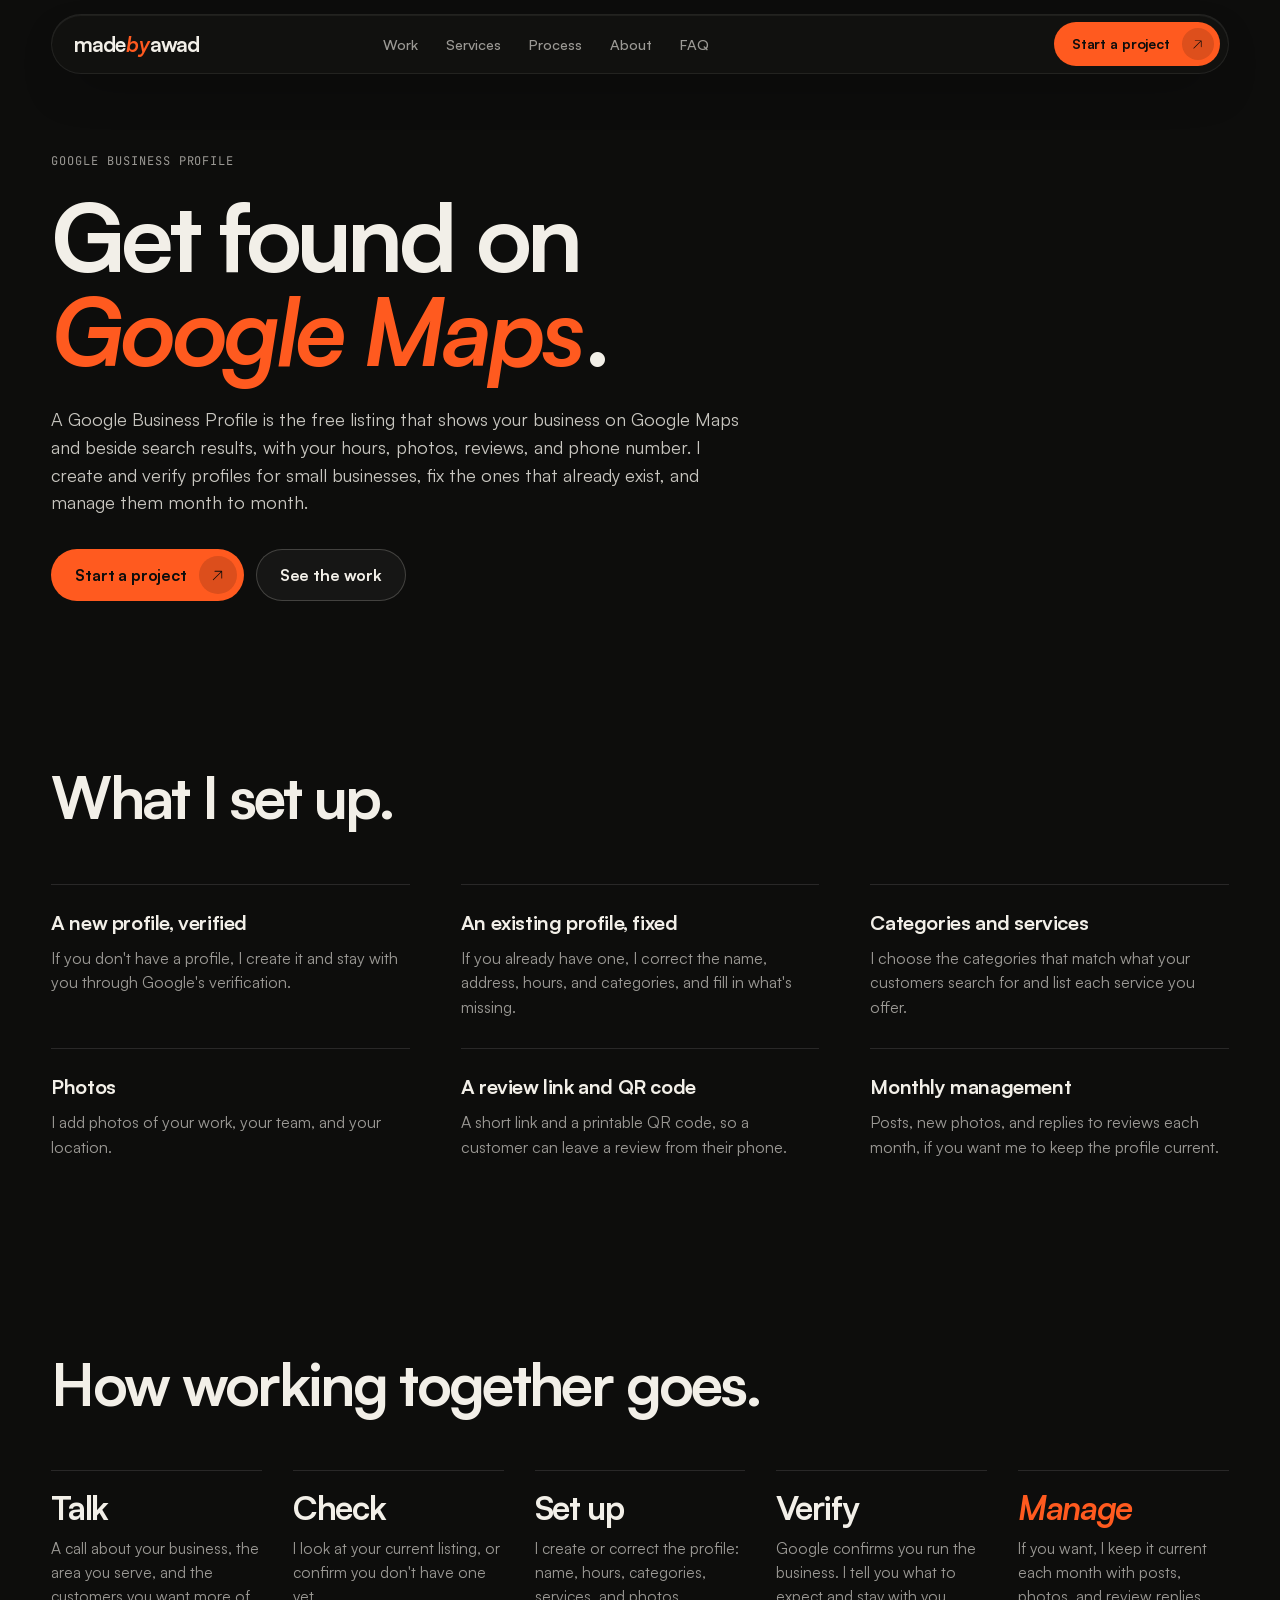
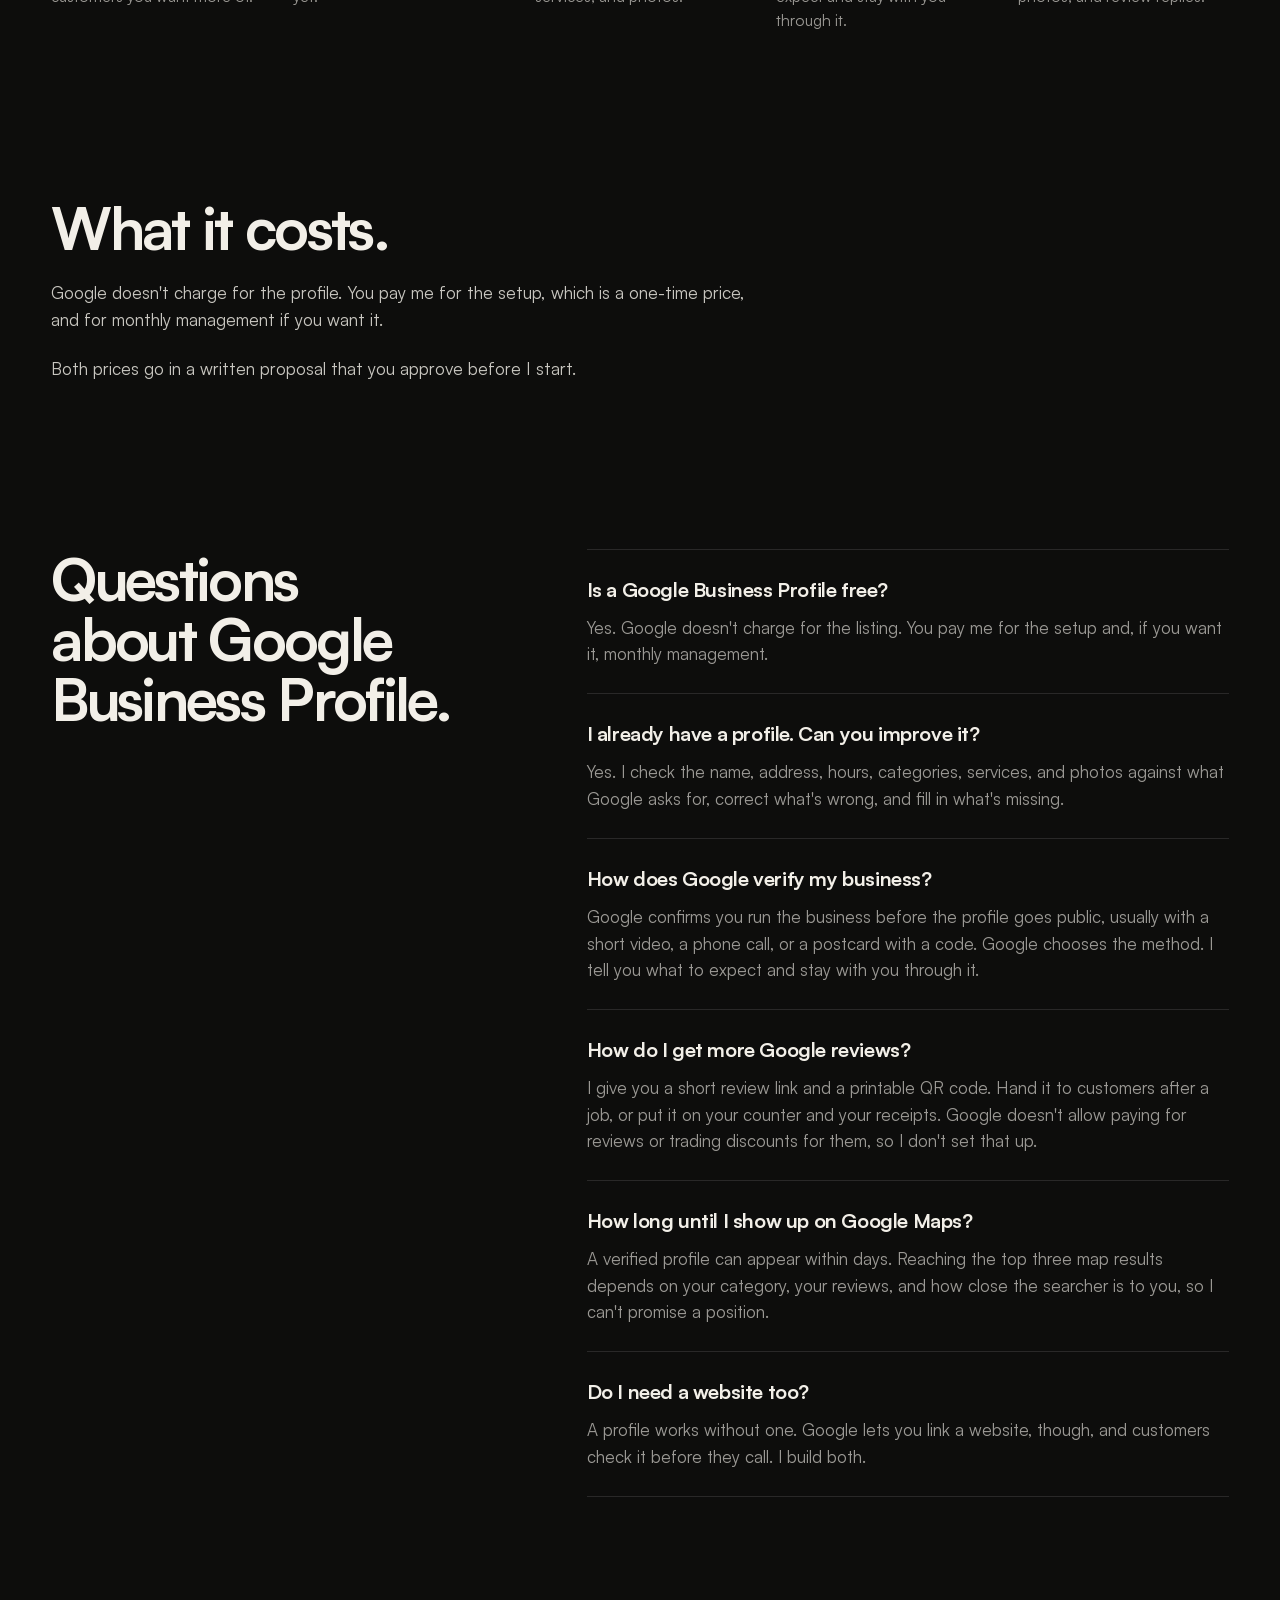
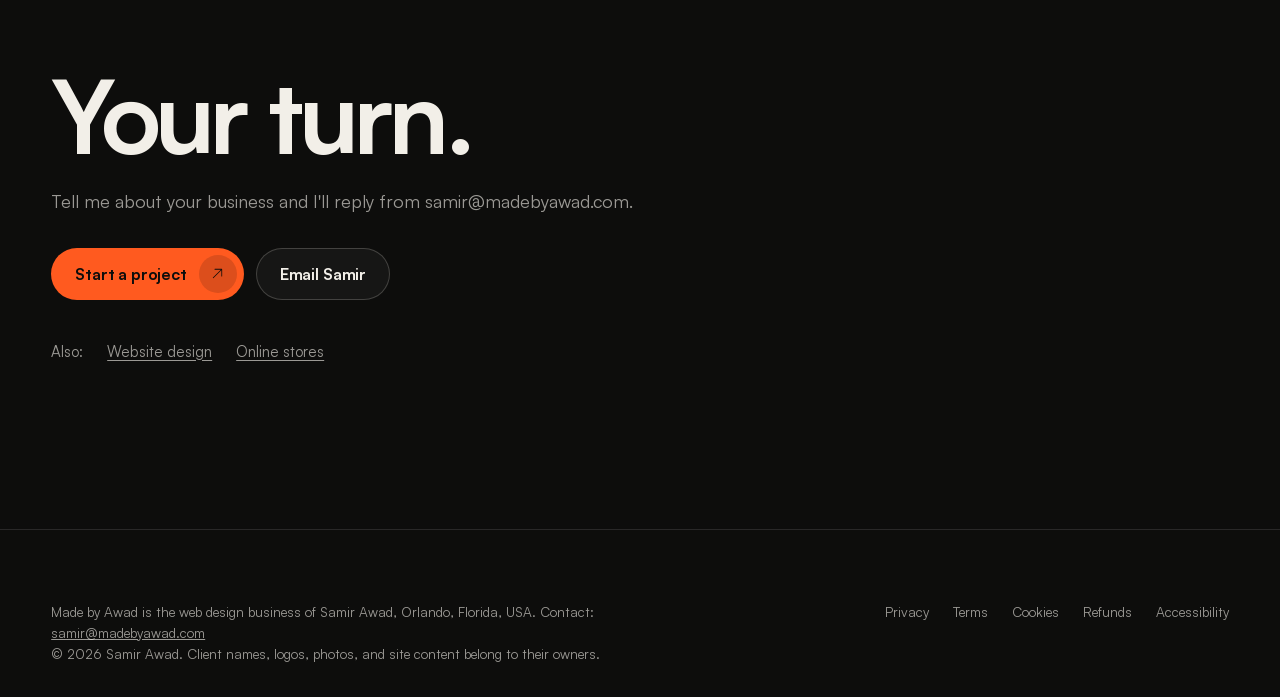
==== commit 0504cef4: "Add online stores service page Co-Authored-By: Claude Opus 5.5 <noreply@anthropic.com> Claude-Sessio" ====
--- a/google-business-profile/index.html
+++ b/google-business-profile/index.html
@@ -225,7 +225,7 @@
         <a class="btn" href="/#contact"><span>Start a project</span><span class="btn-ic"><svg><use href="#i-arrow-up-right"/></svg></span></a>
         <a class="btn btn-ghost" href="mailto:samir@madebyawad.com"><span>Email Samir</span></a>
       </div>
-      <p class="svc-more">Also: <a href="/web-design/">Website design</a></p>
+      <p class="svc-more">Also: <a href="/web-design/">Website design</a><a href="/online-stores/">Online stores</a></p>
     </div>
   </section>
 </main>
--- a/css/style.css
+++ b/css/style.css
@@ -980,3 +980,4 @@
   .svc-steps { gap: 0; }
   .svc-steps li { padding: 18px 0 22px; }
 }
+.svc-shots.one { grid-template-columns: minmax(0, 620px); }
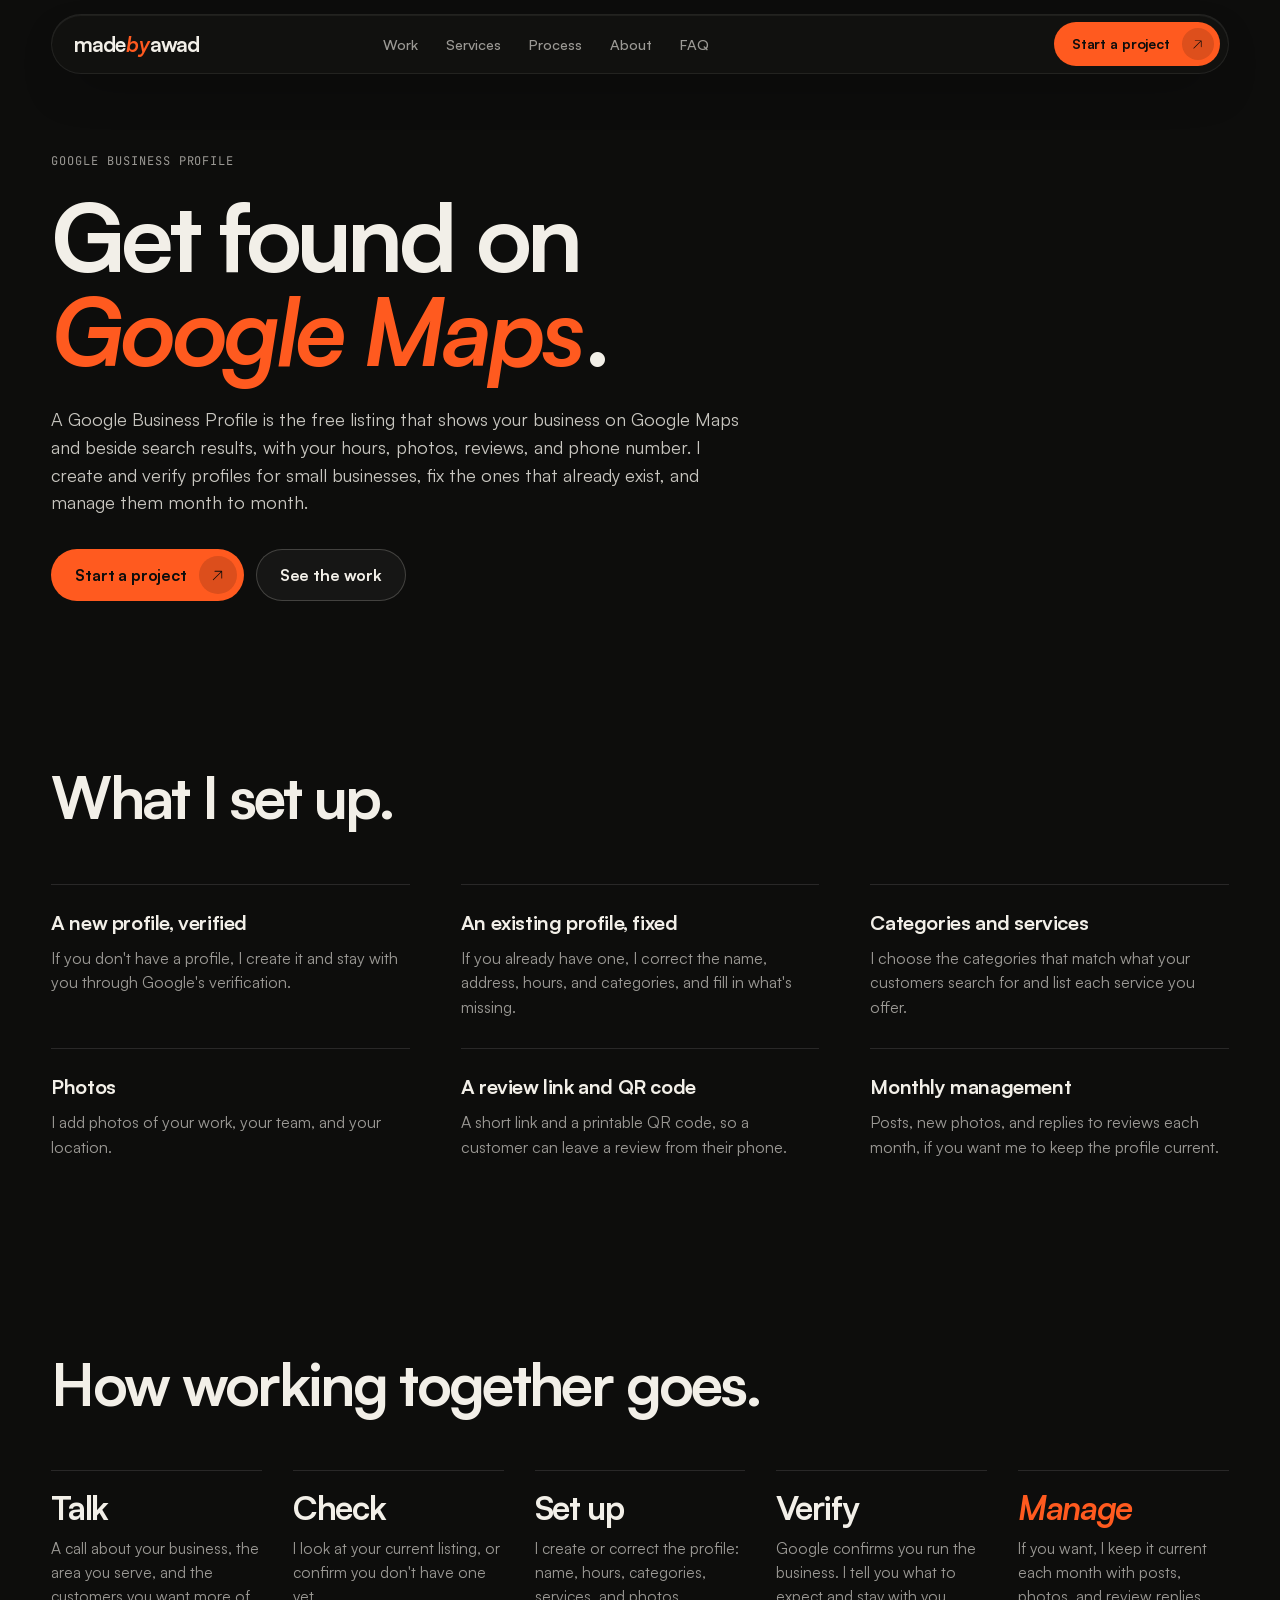
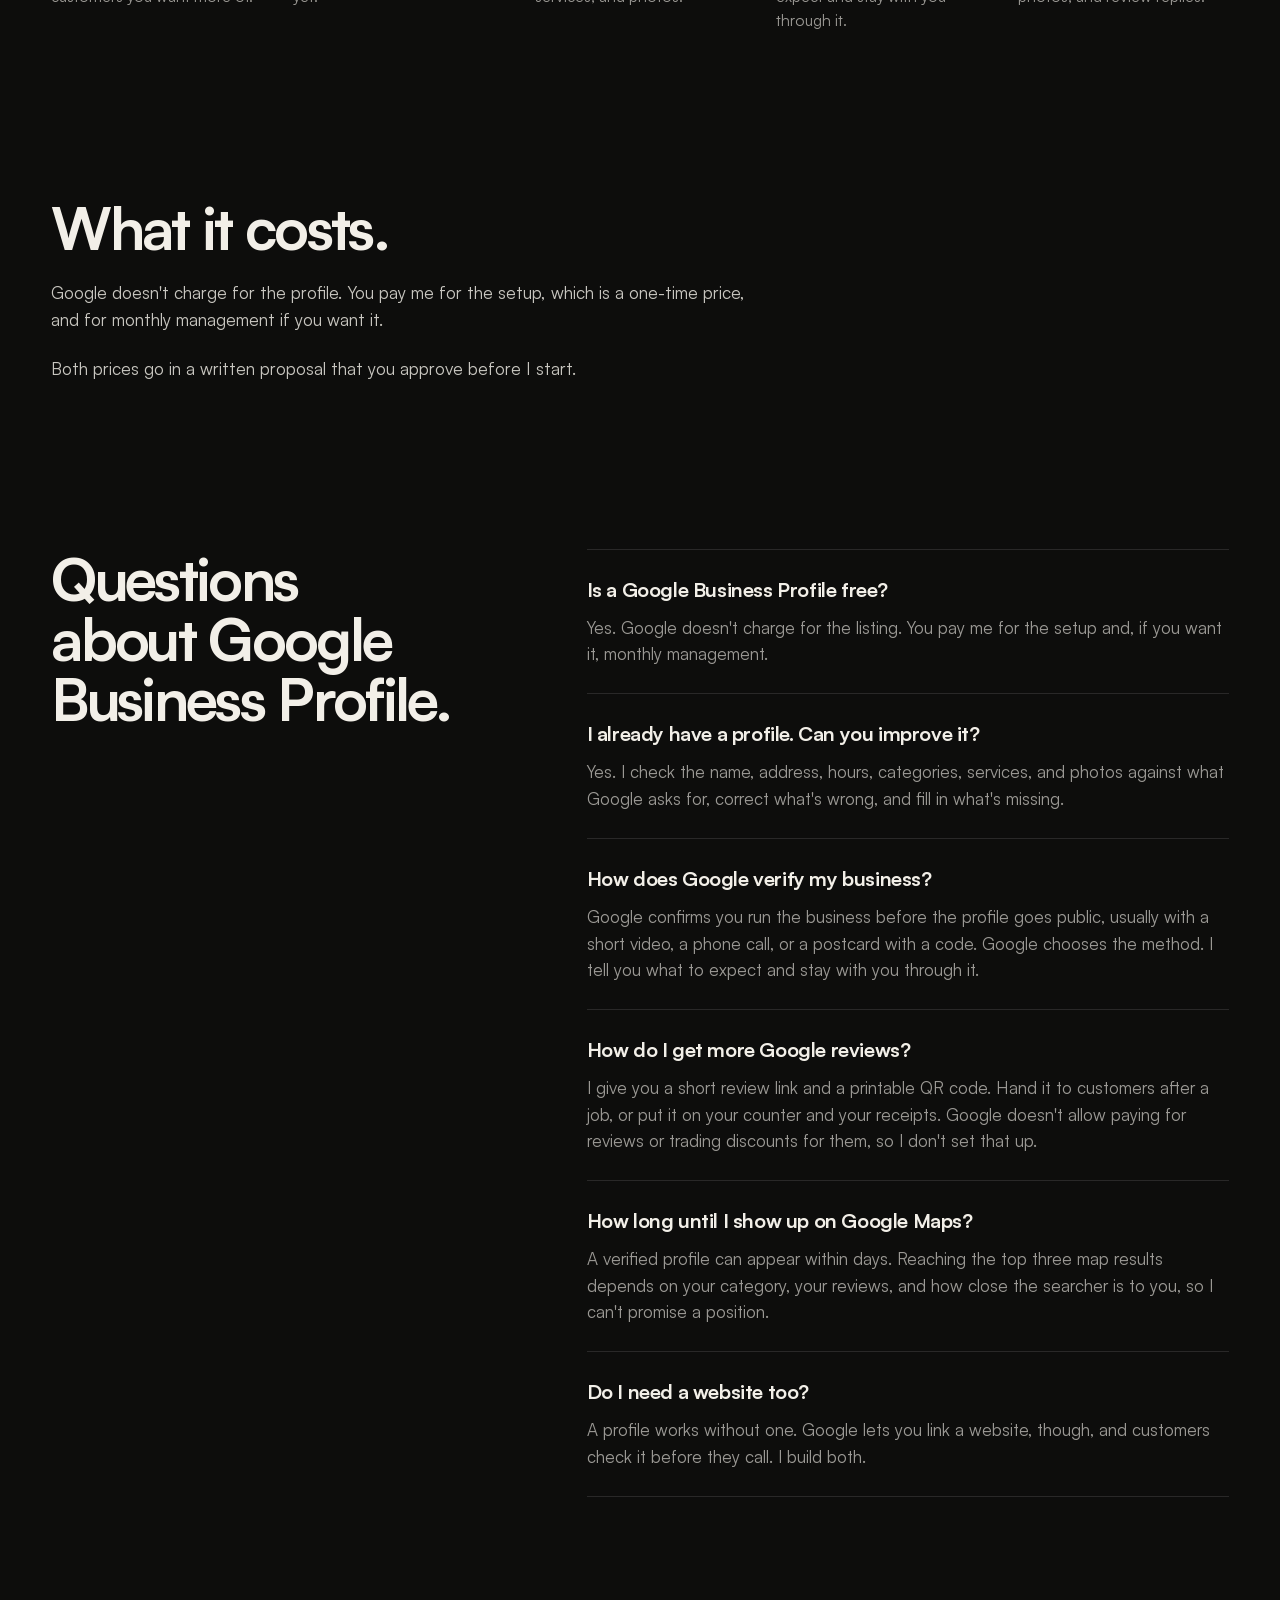
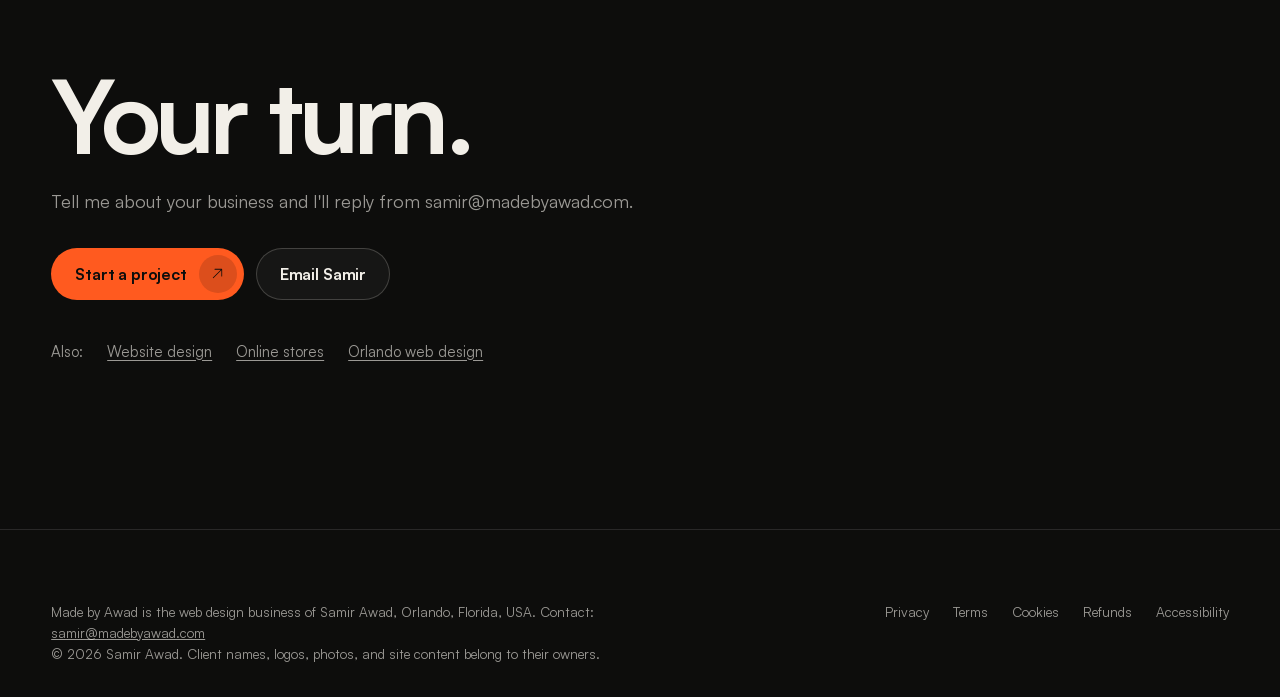
==== commit dc6e7db8: "Add Orlando web design page Co-Authored-By: Claude Opus 5.5 <noreply@anthropic.com> Claude-Session: " ====
--- a/google-business-profile/index.html
+++ b/google-business-profile/index.html
@@ -225,7 +225,7 @@
         <a class="btn" href="/#contact"><span>Start a project</span><span class="btn-ic"><svg><use href="#i-arrow-up-right"/></svg></span></a>
         <a class="btn btn-ghost" href="mailto:samir@madebyawad.com"><span>Email Samir</span></a>
       </div>
-      <p class="svc-more">Also: <a href="/web-design/">Website design</a><a href="/online-stores/">Online stores</a></p>
+      <p class="svc-more">Also: <a href="/web-design/">Website design</a><a href="/online-stores/">Online stores</a><a href="/orlando-web-design/">Orlando web design</a></p>
     </div>
   </section>
 </main>
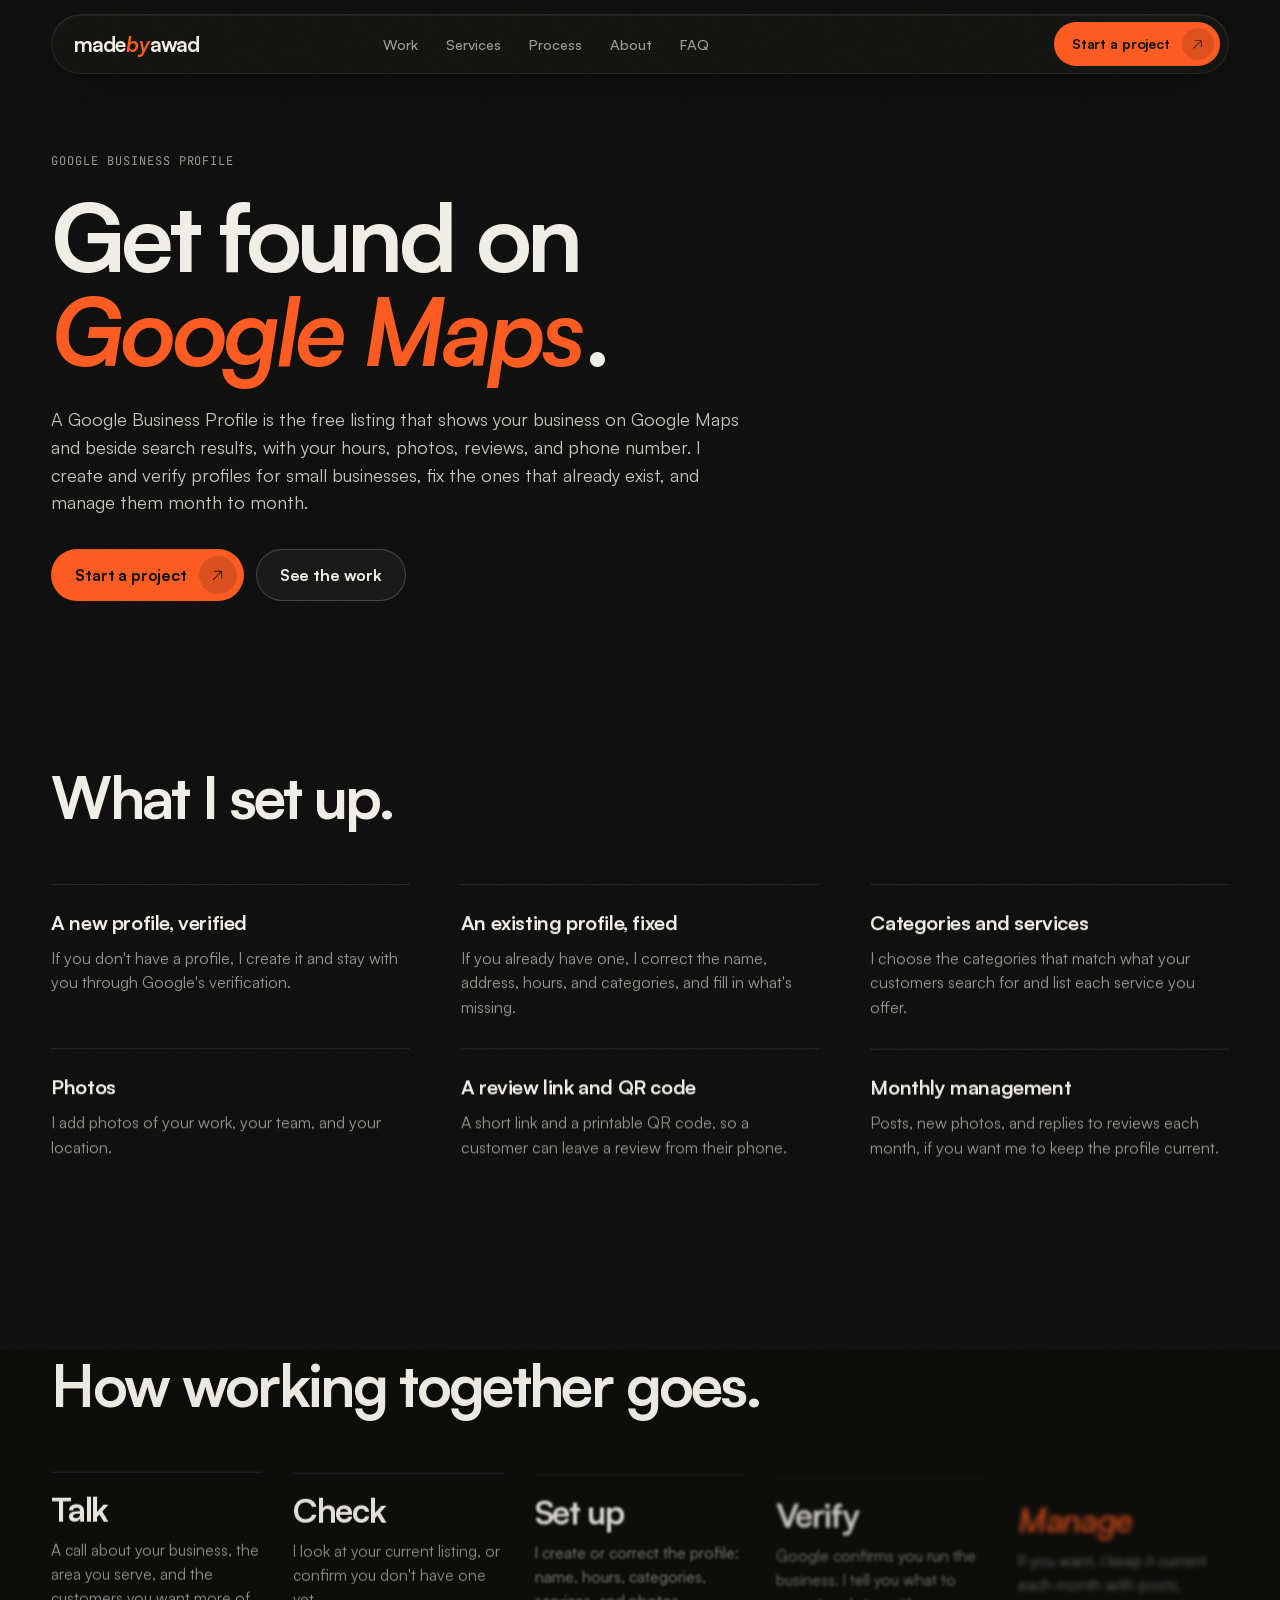
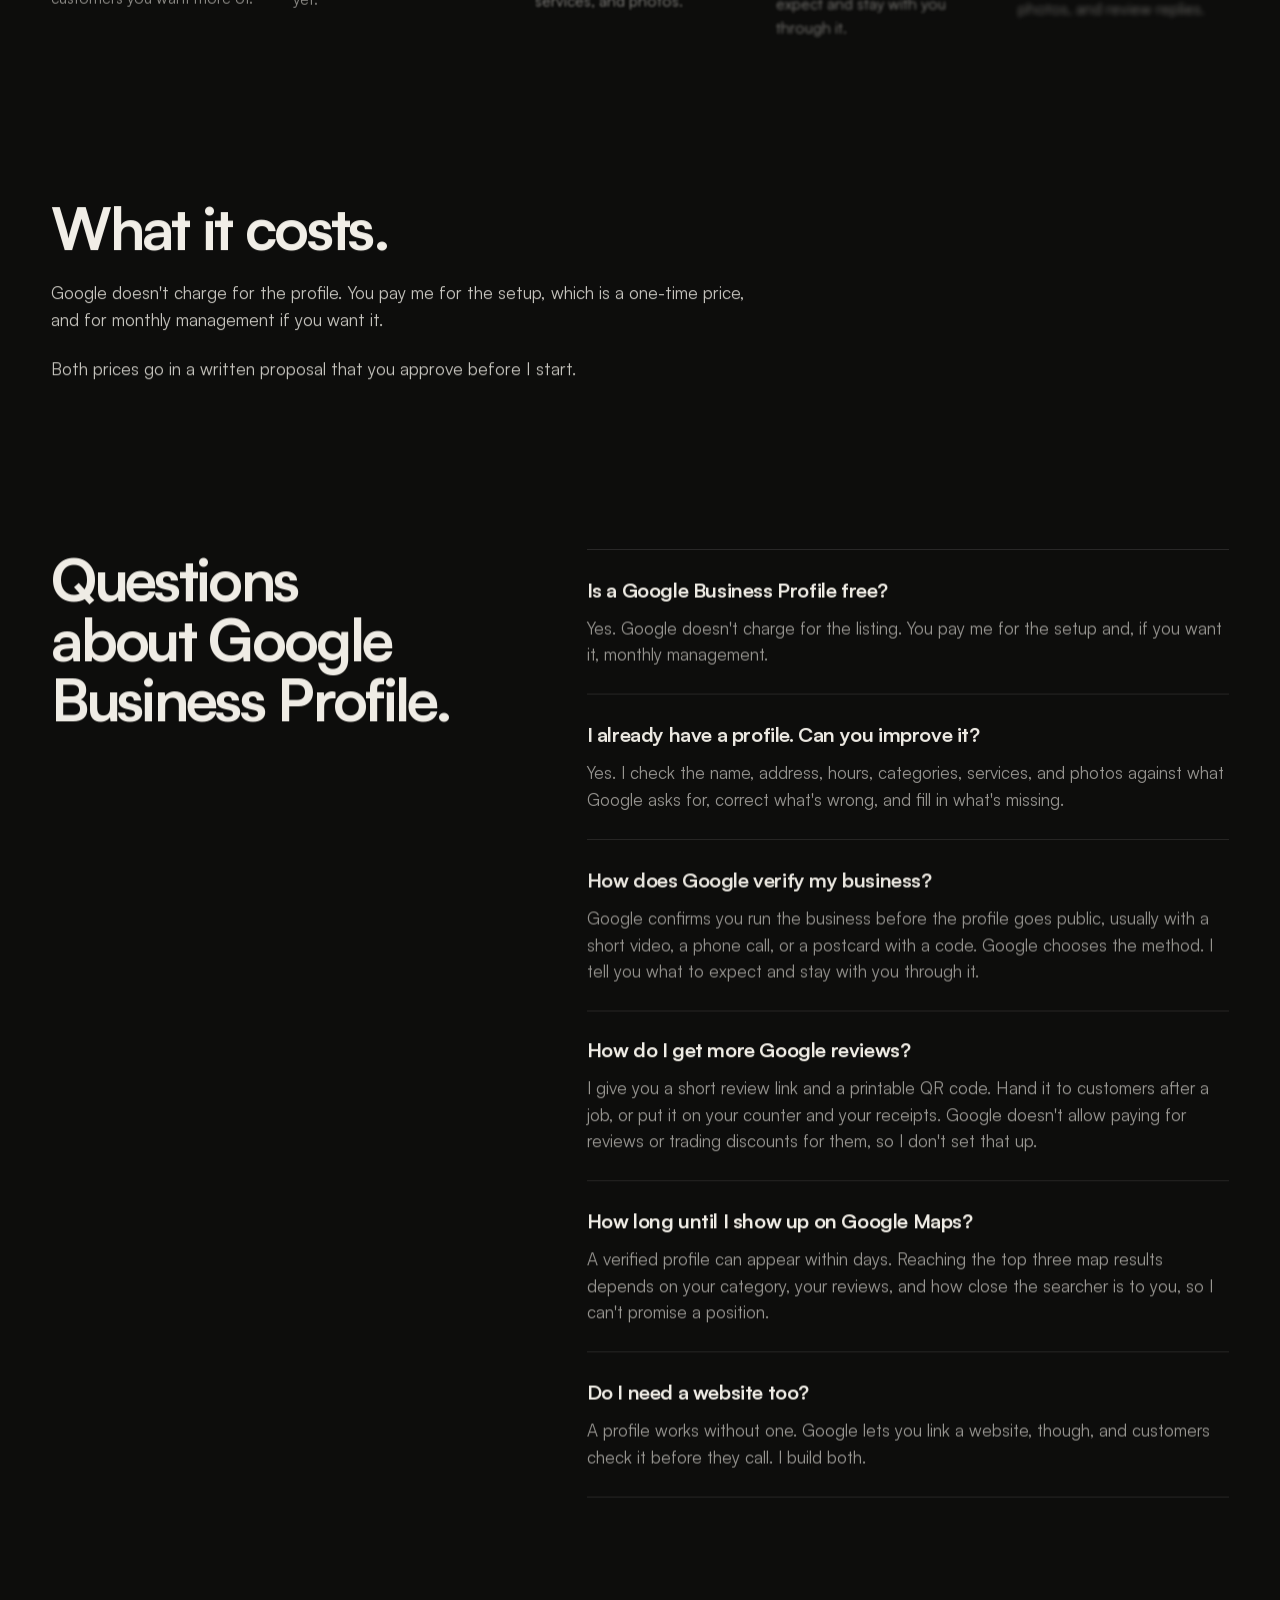
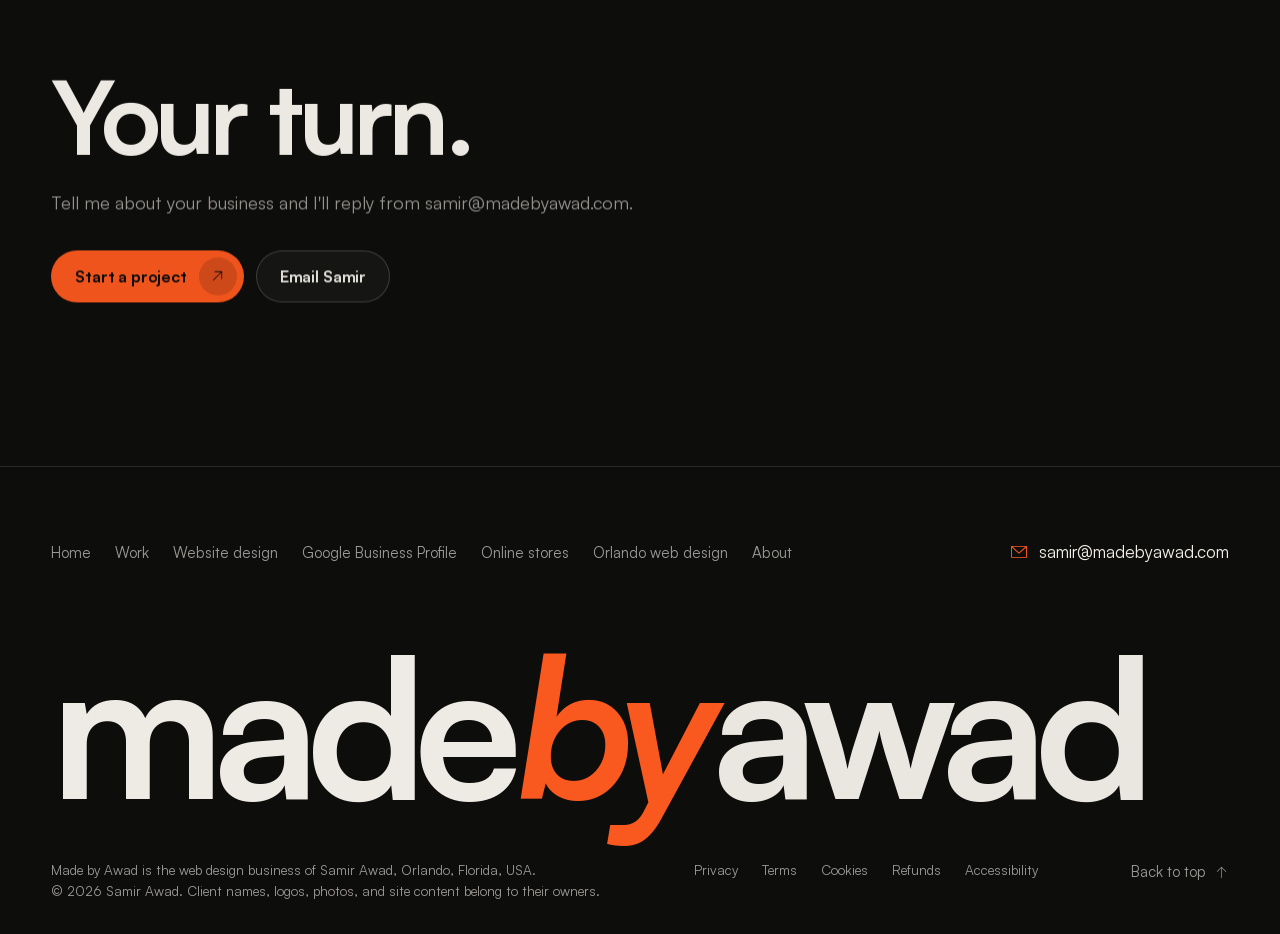
==== commit e46da380: "Service pages: smooth scroll, reveals, scrolling screenshots, full footer Co-Authored-By: Claude Opu" ====
--- a/google-business-profile/index.html
+++ b/google-business-profile/index.html
@@ -138,8 +138,9 @@
 </script>
 </head>
 <body>
-<svg width="0" height="0" style="position:absolute" aria-hidden="true" focusable="false"><symbol id="i-arrow-up-right" viewBox="0 0 256 256" fill="currentColor"><path d="M198,64V168a6,6,0,0,1-12,0V78.48L68.24,196.24a6,6,0,0,1-8.48-8.48L177.52,70H88a6,6,0,0,1,0-12H192A6,6,0,0,1,198,64Z"/></symbol></svg>
+<svg width="0" height="0" style="position:absolute" aria-hidden="true" focusable="false"><symbol id="i-arrow-up-right" viewBox="0 0 256 256" fill="currentColor"><path d="M198,64V168a6,6,0,0,1-12,0V78.48L68.24,196.24a6,6,0,0,1-8.48-8.48L177.52,70H88a6,6,0,0,1,0-12H192A6,6,0,0,1,198,64Z"/></symbol><symbol id="i-envelope-simple" viewBox="0 0 256 256" fill="currentColor"><path d="M224,50H32a6,6,0,0,0-6,6V192a14,14,0,0,0,14,14H216a14,14,0,0,0,14-14V56A6,6,0,0,0,224,50ZM208.58,62,128,135.86,47.42,62ZM216,194H40a2,2,0,0,1-2-2V69.64l86,78.78a6,6,0,0,0,8.1,0L218,69.64V192A2,2,0,0,1,216,194Z"/></symbol></svg>
 <a class="skip" href="#main">Skip to content</a>
+<div class="grain" aria-hidden="true"></div>
 <header class="nav-wrap">
   <div class="nav-pill">
     <a class="wordmark" href="/" aria-label="Made by Awad, home">made<em>by</em>awad</a>
@@ -169,14 +170,14 @@
 
   <section class="svc-sec" aria-labelledby="inc-title">
     <div class="wrap">
-      <h2 class="h2" id="inc-title">What I set up.</h2>
+      <h2 class="h2 reveal" id="inc-title">What I set up.</h2>
       <dl class="svc-list">
-        <div><dt>A new profile, verified</dt><dd>If you don&#x27;t have a profile, I create it and stay with you through Google&#x27;s verification.</dd></div>
-        <div><dt>An existing profile, fixed</dt><dd>If you already have one, I correct the name, address, hours, and categories, and fill in what&#x27;s missing.</dd></div>
-        <div><dt>Categories and services</dt><dd>I choose the categories that match what your customers search for and list each service you offer.</dd></div>
-        <div><dt>Photos</dt><dd>I add photos of your work, your team, and your location.</dd></div>
-        <div><dt>A review link and QR code</dt><dd>A short link and a printable QR code, so a customer can leave a review from their phone.</dd></div>
-        <div><dt>Monthly management</dt><dd>Posts, new photos, and replies to reviews each month, if you want me to keep the profile current.</dd></div>
+        <div class="reveal"><dt>A new profile, verified</dt><dd>If you don&#x27;t have a profile, I create it and stay with you through Google&#x27;s verification.</dd></div>
+        <div class="reveal"><dt>An existing profile, fixed</dt><dd>If you already have one, I correct the name, address, hours, and categories, and fill in what&#x27;s missing.</dd></div>
+        <div class="reveal"><dt>Categories and services</dt><dd>I choose the categories that match what your customers search for and list each service you offer.</dd></div>
+        <div class="reveal"><dt>Photos</dt><dd>I add photos of your work, your team, and your location.</dd></div>
+        <div class="reveal"><dt>A review link and QR code</dt><dd>A short link and a printable QR code, so a customer can leave a review from their phone.</dd></div>
+        <div class="reveal"><dt>Monthly management</dt><dd>Posts, new photos, and replies to reviews each month, if you want me to keep the profile current.</dd></div>
       </dl>
     </div>
   </section>
@@ -184,61 +185,74 @@
 
   <section class="svc-sec" aria-labelledby="steps-title">
     <div class="wrap">
-      <h2 class="h2" id="steps-title">How working together goes.</h2>
+      <h2 class="h2 reveal" id="steps-title">How working together goes.</h2>
       <ol class="svc-steps">
-        <li><strong>Talk</strong><p>A call about your business, the area you serve, and the customers you want more of.</p></li>
-        <li><strong>Check</strong><p>I look at your current listing, or confirm you don&#x27;t have one yet.</p></li>
-        <li><strong>Set up</strong><p>I create or correct the profile: name, hours, categories, services, and photos.</p></li>
-        <li><strong>Verify</strong><p>Google confirms you run the business. I tell you what to expect and stay with you through it.</p></li>
-        <li><strong>Manage</strong><p>If you want, I keep it current each month with posts, photos, and review replies.</p></li>
+        <li class="reveal"><strong>Talk</strong><p>A call about your business, the area you serve, and the customers you want more of.</p></li>
+        <li class="reveal"><strong>Check</strong><p>I look at your current listing, or confirm you don&#x27;t have one yet.</p></li>
+        <li class="reveal"><strong>Set up</strong><p>I create or correct the profile: name, hours, categories, services, and photos.</p></li>
+        <li class="reveal"><strong>Verify</strong><p>Google confirms you run the business. I tell you what to expect and stay with you through it.</p></li>
+        <li class="reveal"><strong>Manage</strong><p>If you want, I keep it current each month with posts, photos, and review replies.</p></li>
       </ol>
     </div>
   </section>
 
   <section class="svc-sec svc-prose" aria-labelledby="cost-title">
     <div class="wrap">
-      <h2 class="h2" id="cost-title">What it costs.</h2>
-      <p>Google doesn&#x27;t charge for the profile. You pay me for the setup, which is a one-time price, and for monthly management if you want it.</p>
-      <p>Both prices go in a written proposal that you approve before I start.</p>
+      <h2 class="h2 reveal" id="cost-title">What it costs.</h2>
+      <p class="reveal">Google doesn&#x27;t charge for the profile. You pay me for the setup, which is a one-time price, and for monthly management if you want it.</p>
+      <p class="reveal">Both prices go in a written proposal that you approve before I start.</p>
     </div>
   </section>
 
   <section class="svc-sec" aria-labelledby="faq-title">
     <div class="wrap svc-faq">
-      <h2 class="h2" id="faq-title">Questions about Google Business Profile.</h2>
+      <h2 class="h2 reveal" id="faq-title">Questions about Google Business Profile.</h2>
       <div class="svc-faq-list">
-        <div><h3>Is a Google Business Profile free?</h3><p>Yes. Google doesn&#x27;t charge for the listing. You pay me for the setup and, if you want it, monthly management.</p></div>
-        <div><h3>I already have a profile. Can you improve it?</h3><p>Yes. I check the name, address, hours, categories, services, and photos against what Google asks for, correct what&#x27;s wrong, and fill in what&#x27;s missing.</p></div>
-        <div><h3>How does Google verify my business?</h3><p>Google confirms you run the business before the profile goes public, usually with a short video, a phone call, or a postcard with a code. Google chooses the method. I tell you what to expect and stay with you through it.</p></div>
-        <div><h3>How do I get more Google reviews?</h3><p>I give you a short review link and a printable QR code. Hand it to customers after a job, or put it on your counter and your receipts. Google doesn&#x27;t allow paying for reviews or trading discounts for them, so I don&#x27;t set that up.</p></div>
-        <div><h3>How long until I show up on Google Maps?</h3><p>A verified profile can appear within days. Reaching the top three map results depends on your category, your reviews, and how close the searcher is to you, so I can&#x27;t promise a position.</p></div>
-        <div><h3>Do I need a website too?</h3><p>A profile works without one. Google lets you link a website, though, and customers check it before they call. I build both.</p></div>
+        <div class="reveal"><h3>Is a Google Business Profile free?</h3><p>Yes. Google doesn&#x27;t charge for the listing. You pay me for the setup and, if you want it, monthly management.</p></div>
+        <div class="reveal"><h3>I already have a profile. Can you improve it?</h3><p>Yes. I check the name, address, hours, categories, services, and photos against what Google asks for, correct what&#x27;s wrong, and fill in what&#x27;s missing.</p></div>
+        <div class="reveal"><h3>How does Google verify my business?</h3><p>Google confirms you run the business before the profile goes public, usually with a short video, a phone call, or a postcard with a code. Google chooses the method. I tell you what to expect and stay with you through it.</p></div>
+        <div class="reveal"><h3>How do I get more Google reviews?</h3><p>I give you a short review link and a printable QR code. Hand it to customers after a job, or put it on your counter and your receipts. Google doesn&#x27;t allow paying for reviews or trading discounts for them, so I don&#x27;t set that up.</p></div>
+        <div class="reveal"><h3>How long until I show up on Google Maps?</h3><p>A verified profile can appear within days. Reaching the top three map results depends on your category, your reviews, and how close the searcher is to you, so I can&#x27;t promise a position.</p></div>
+        <div class="reveal"><h3>Do I need a website too?</h3><p>A profile works without one. Google lets you link a website, though, and customers check it before they call. I build both.</p></div>
       </div>
     </div>
   </section>
 
   <section class="svc-cta" aria-labelledby="cta-title">
     <div class="wrap">
-      <h2 class="h2" id="cta-title">Your turn.</h2>
-      <p class="lede">Tell me about your business and I'll reply from samir@madebyawad.com.</p>
-      <div class="svc-ctas">
+      <h2 class="h2 reveal" id="cta-title">Your turn.</h2>
+      <p class="lede reveal">Tell me about your business and I'll reply from samir@madebyawad.com.</p>
+      <div class="svc-ctas reveal">
         <a class="btn" href="/#contact"><span>Start a project</span><span class="btn-ic"><svg><use href="#i-arrow-up-right"/></svg></span></a>
         <a class="btn btn-ghost" href="mailto:samir@madebyawad.com"><span>Email Samir</span></a>
       </div>
-      <p class="svc-more">Also: <a href="/web-design/">Website design</a><a href="/online-stores/">Online stores</a><a href="/orlando-web-design/">Orlando web design</a></p>
+      
     </div>
   </section>
 </main>
 
 <footer class="footer">
   <div class="wrap">
+    <div class="foot-row">
+      <nav class="foot-links" aria-label="Footer">
+        <a href="/">Home</a><a href="/#work">Work</a><a href="/web-design/">Website design</a><a href="/google-business-profile/">Google Business Profile</a><a href="/online-stores/">Online stores</a><a href="/orlando-web-design/">Orlando web design</a><a href="/#about">About</a>
+      </nav>
+      <a class="foot-mail" href="mailto:samir@madebyawad.com"><svg><use href="#i-envelope-simple"/></svg>samir@madebyawad.com</a>
+    </div>
+    <p class="foot-mark" aria-hidden="true"><span>made</span><em>by</em><span>awad</span></p>
     <div class="foot-row foot-base">
-      <p class="foot-biz">Made by Awad is the web design business of Samir Awad, Orlando, Florida, USA. Contact: <a href="mailto:samir@madebyawad.com">samir@madebyawad.com</a><br>© 2026 Samir Awad. Client names, logos, photos, and site content belong to their owners.</p>
+      <p class="foot-biz">Made by Awad is the web design business of Samir Awad, Orlando, Florida, USA.<br>© 2026 Samir Awad. Client names, logos, photos, and site content belong to their owners.</p>
       <nav class="foot-legal" aria-label="Legal">
         <a href="/privacy.html">Privacy</a><a href="/terms.html">Terms</a><a href="/cookies.html">Cookies</a><a href="/refunds.html">Refunds</a><a href="/accessibility.html">Accessibility</a>
       </nav>
+      <a href="#top" class="to-top">Back to top <svg><use href="#i-arrow-up-right"/></svg></a>
     </div>
   </div>
 </footer>
+
+<script src="/js/vendor/gsap.min.js"></script>
+<script src="/js/vendor/ScrollTrigger.min.js"></script>
+<script src="/js/vendor/lenis.min.js"></script>
+<script src="/js/pages.js"></script>
 </body>
 </html>
--- a/css/style.css
+++ b/css/style.css
@@ -954,8 +954,9 @@
 .svc-shots { display: grid; grid-template-columns: repeat(3, 1fr); gap: clamp(16px, 2vw, 28px); margin-top: clamp(32px, 5vw, 56px); }
 .shot { display: block; text-decoration: none; }
 .shot-frame { aspect-ratio: 16 / 10; overflow: hidden; border-radius: 14px; border: 1px solid var(--line); background: #fff; }
-.shot-frame img { width: 100%; height: 100%; object-fit: cover; object-position: top; transition: transform 1.2s var(--ease); }
-.shot:hover .shot-frame img { transform: scale(1.03); }
+.shot-frame img { width: 100%; height: auto; will-change: transform; }
+.shot-frame { transition: border-color .4s var(--ease); }
+.shot:hover .shot-frame { border-color: var(--line-2); }
 .shot h3 { margin-top: 16px; font-size: 20px; font-weight: 700; letter-spacing: -.02em; }
 .shot p { margin-top: 4px; max-width: 40ch; font-size: 15.5px; color: var(--muted); }
 .svc-steps { display: grid; grid-template-columns: repeat(5, 1fr); gap: clamp(16px, 2.4vw, 36px); margin-top: clamp(32px, 5vw, 56px); padding: 0; list-style: none; }
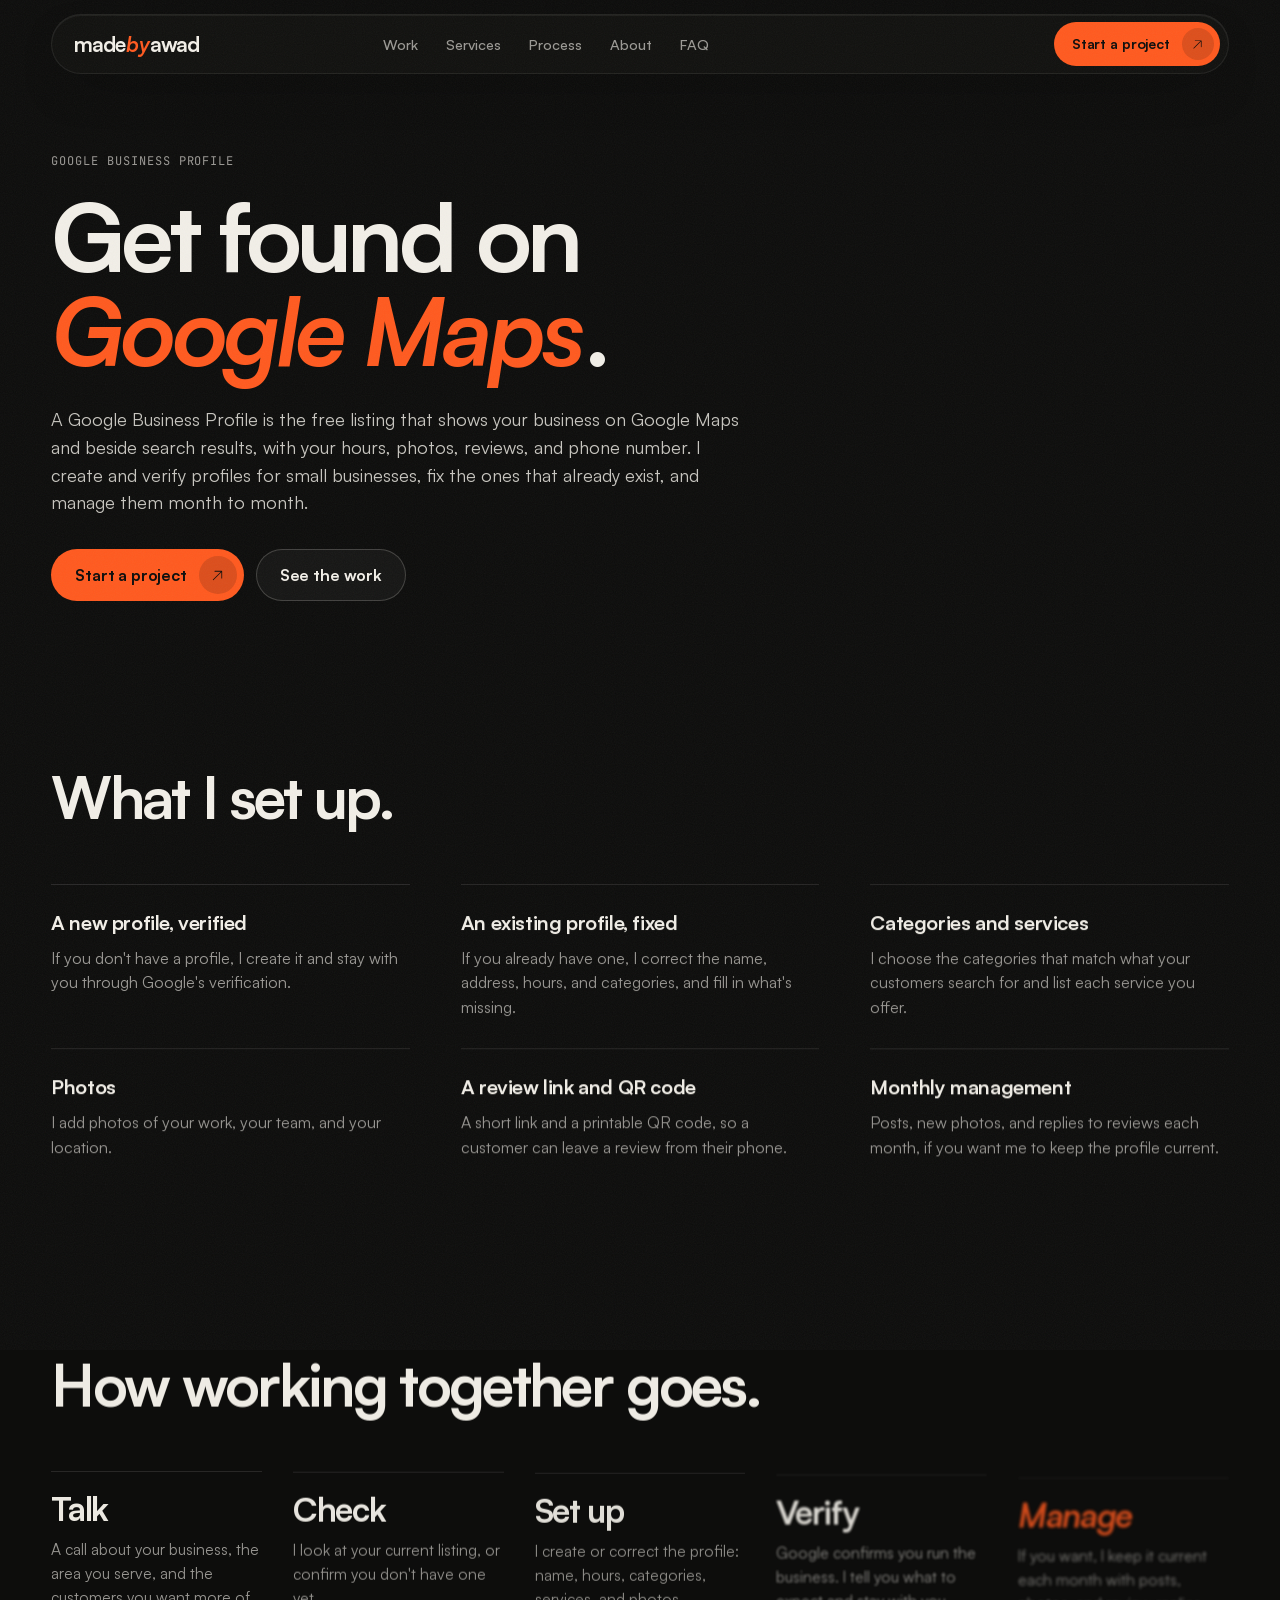
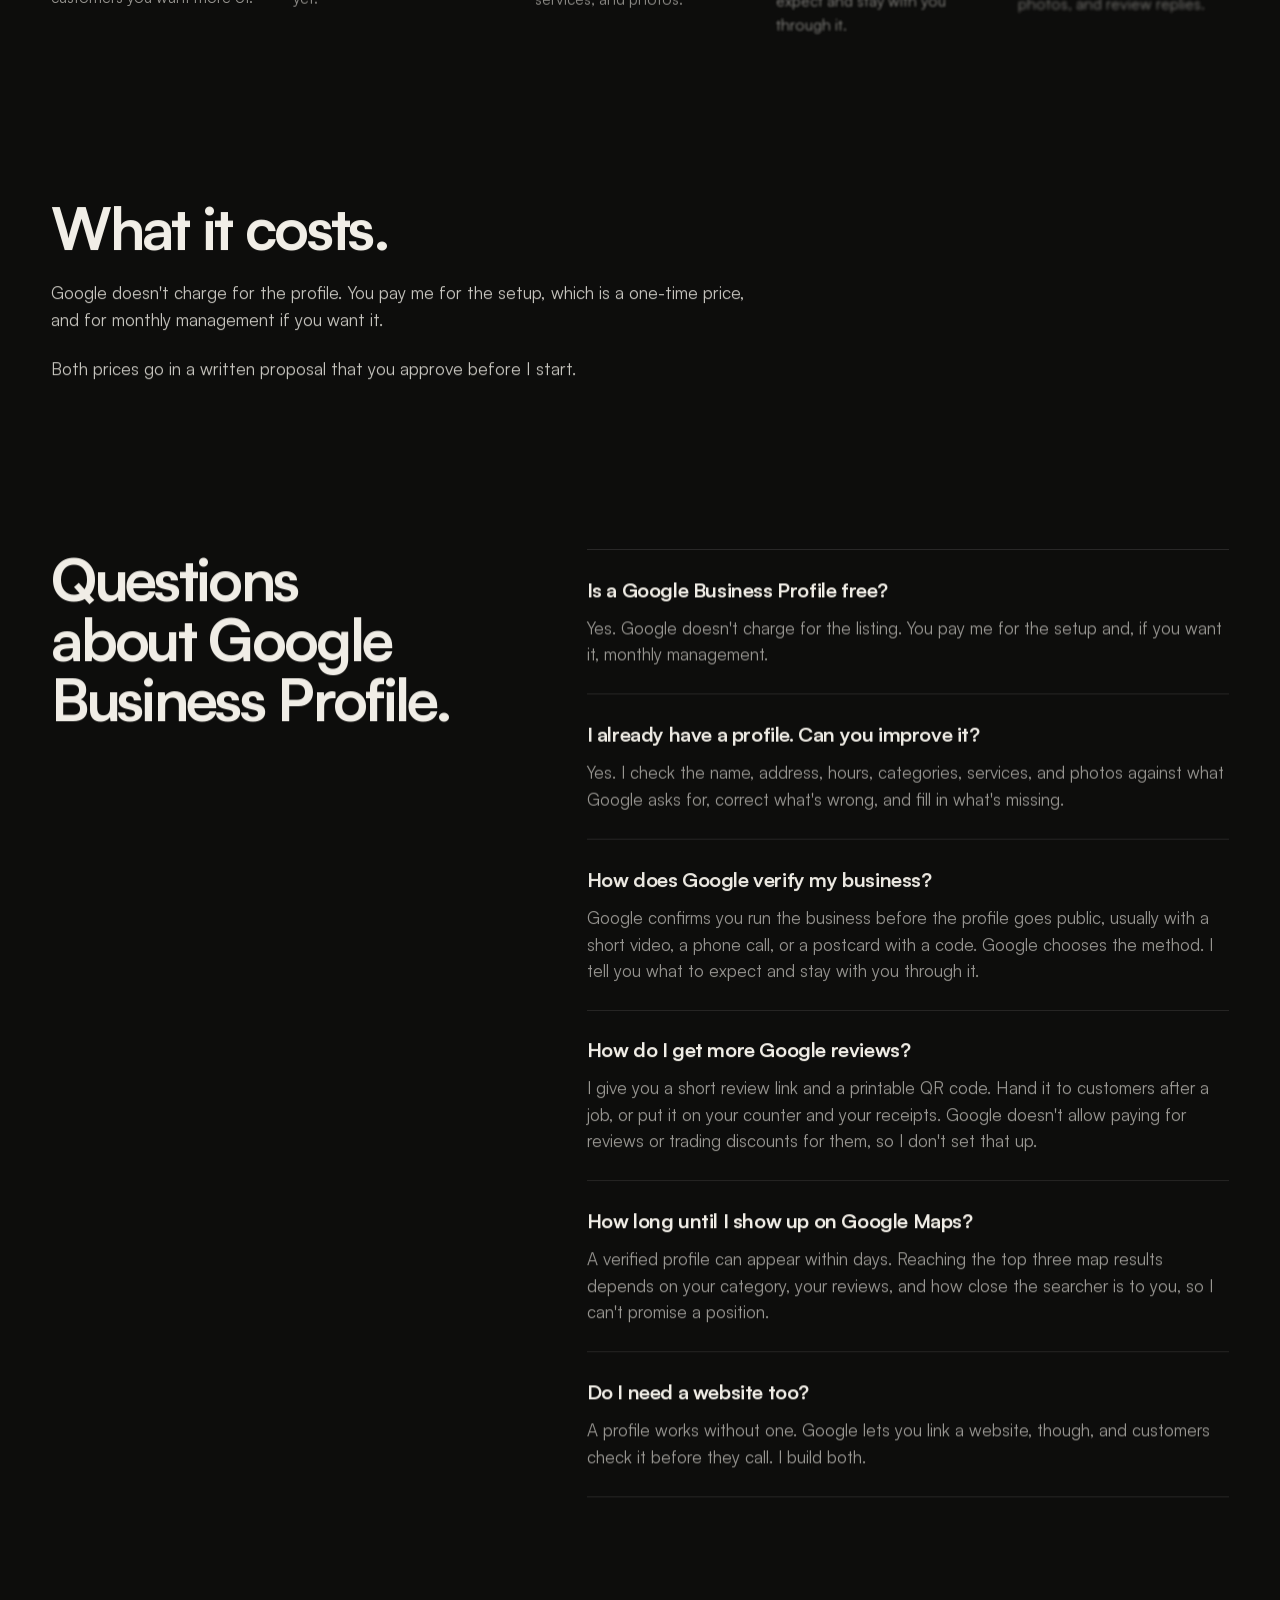
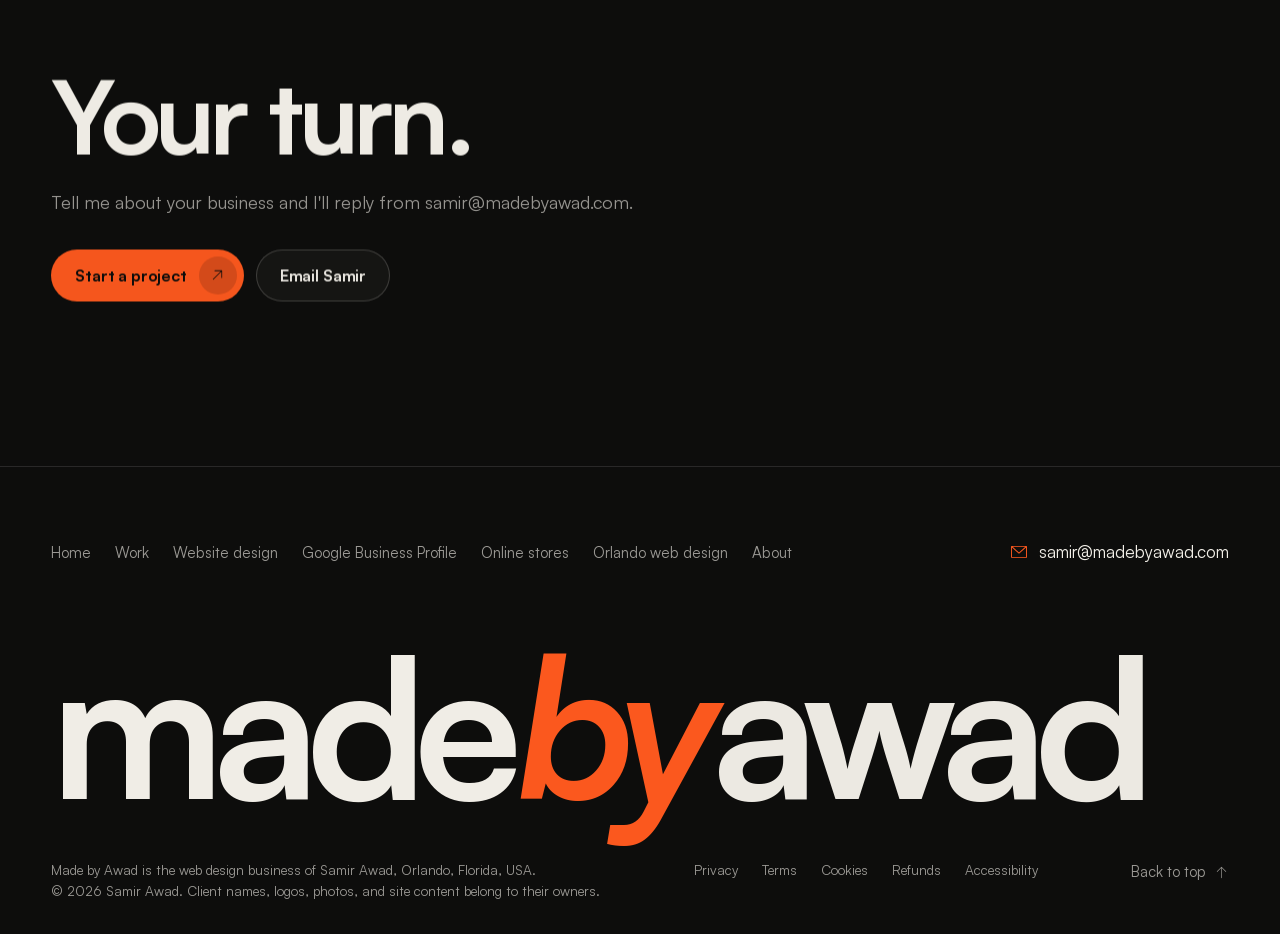
==== commit 1754a77b: "Add Cloudflare Web Analytics (cookieless) and update privacy and cookie pages Co-Authored-By: Claude" ====
--- a/google-business-profile/index.html
+++ b/google-business-profile/index.html
@@ -254,5 +254,6 @@
 <script src="/js/vendor/ScrollTrigger.min.js"></script>
 <script src="/js/vendor/lenis.min.js"></script>
 <script src="/js/pages.js"></script>
+<!-- Cloudflare Web Analytics --><script type='module' src='https://static.cloudflareinsights.com/beacon.min.js' data-cf-beacon='{"token": "2cef708675b642ef9906dec54b81d44f"}'></script><!-- End Cloudflare Web Analytics -->
 </body>
 </html>
